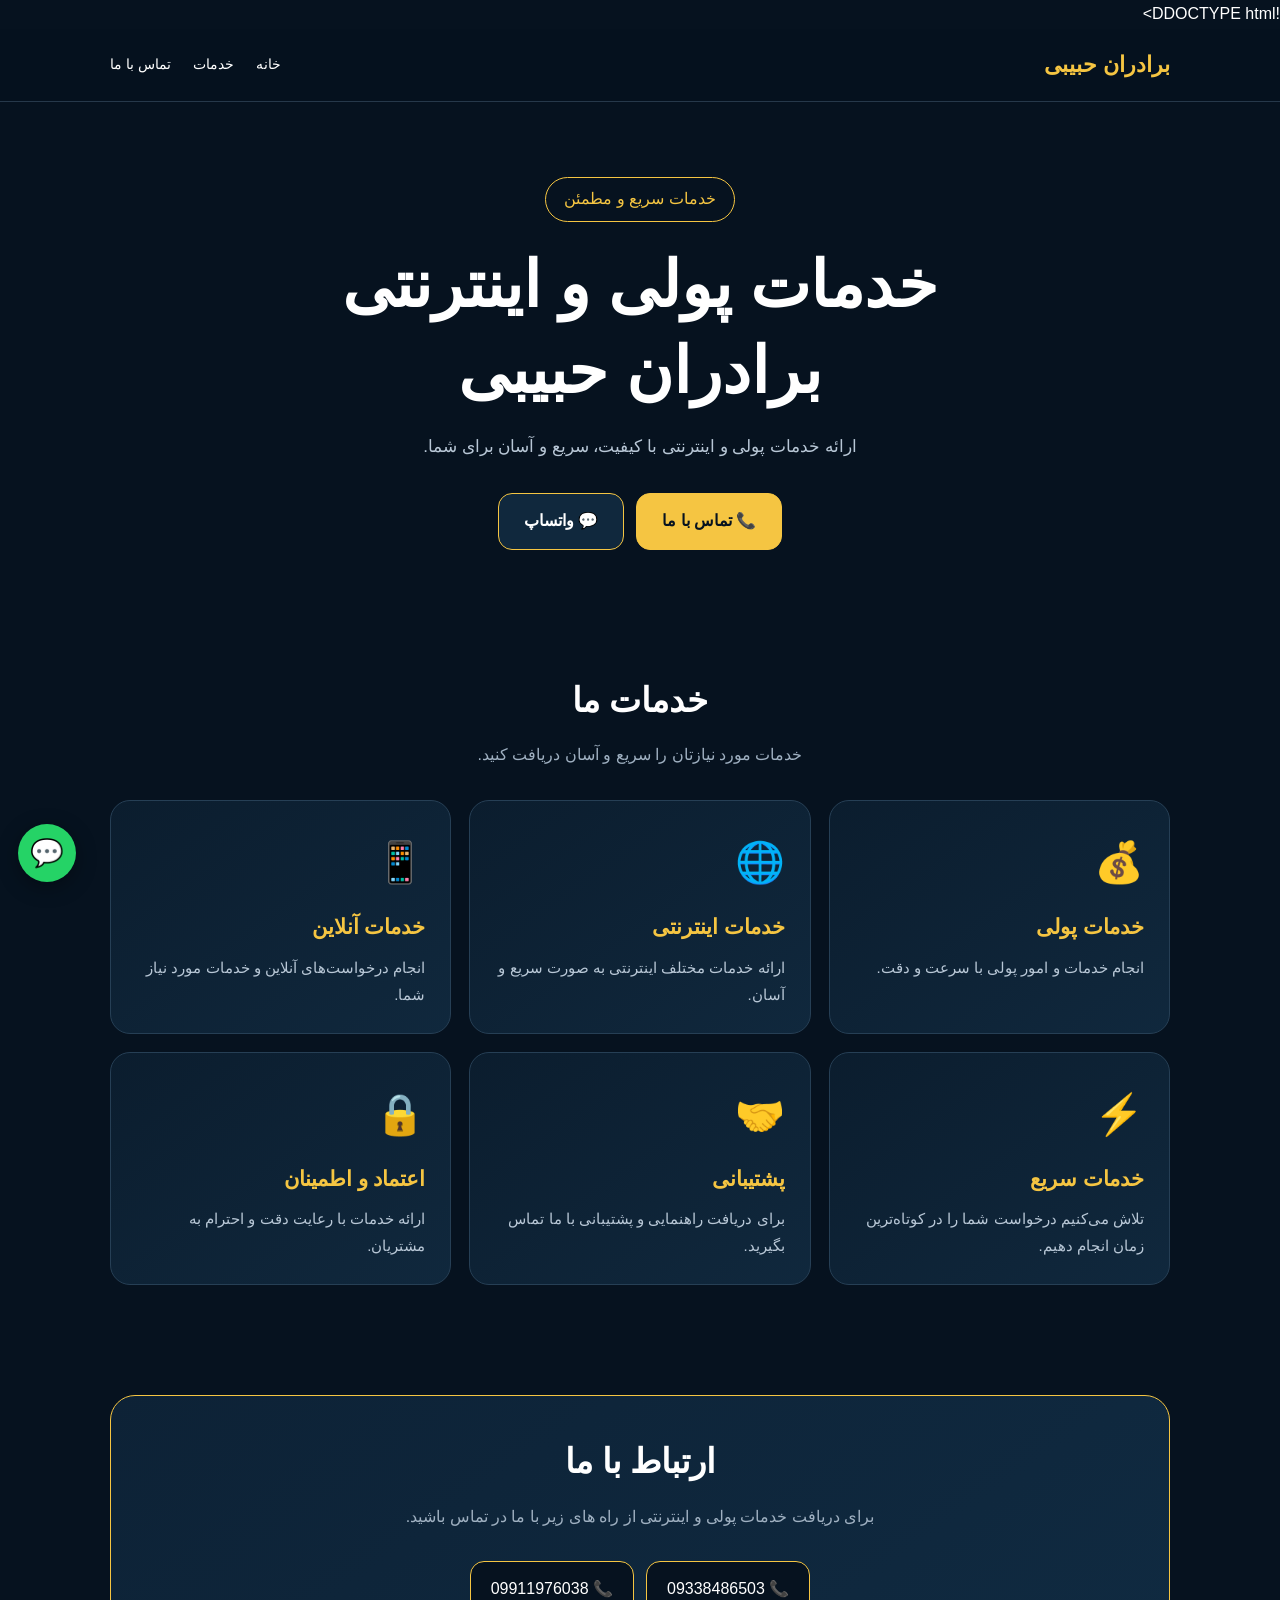
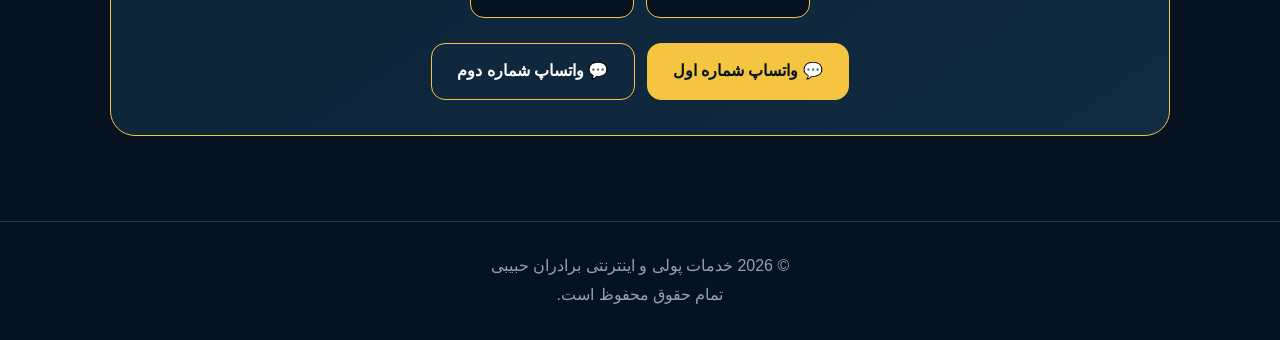
==== index.html @ eec96386 "Update index.html" ====
!DDOCTYPE html>
<html lang="fa" dir="rtl">
<head>
<meta charset="UTF-8">
<meta name="viewport" content="width=device-width, initial-scale=1.0">

<meta name="description" content="خدمات پولی و اینترنتی برادران حبیبی">

<title>خدمات پولی و اینترنتی | برادران حبیبی</title>

<style>
*{
  box-sizing:border-box;
  margin:0;
  padding:0;
}

html{
  scroll-behavior:smooth;
}

body{
  font-family:Tahoma,Arial,sans-serif;
  background:#06121f;
  color:#fff;
  line-height:1.8;
}

a{
  text-decoration:none;
  color:inherit;
}

header{
  position:sticky;
  top:0;
  z-index:1000;
  background:rgba(6,18,31,.96);
  border-bottom:1px solid #26384a;
  backdrop-filter:blur(10px);
}

nav{
  max-width:1100px;
  margin:auto;
  min-height:72px;
  padding:12px 20px;
  display:flex;
  align-items:center;
  justify-content:space-between;
}

.logo{
  color:#f5c542;
  font-size:22px;
  font-weight:bold;
}

.nav-links{
  display:flex;
  gap:22px;
  align-items:center;
}

.nav-links a{
  color:#fff;
  font-size:14px;
}

.nav-links a:hover{
  color:#f5c542;
}

.hero{
  max-width:1100px;
  margin:auto;
  padding:75px 20px 65px;
  text-align:center;
}

.badge{
  display:inline-block;
  border:1px solid #f5c542;
  color:#f5c542;
  border-radius:30px;
  padding:7px 18px;
  margin-bottom:20px;
}

h1{
  font-size:clamp(34px,7vw,64px);
  line-height:1.35;
  margin-bottom:18px;
}

.hero p{
  max-width:720px;
  margin:0 auto 30px;
  color:#b8c7d6;
  font-size:17px;
}

.buttons{
  display:flex;
  justify-content:center;
  flex-wrap:wrap;
  gap:12px;
}

.btn{
  display:inline-block;
  padding:13px 25px;
  border-radius:14px;
  font-weight:bold;
  border:1px solid #f5c542;
  transition:.2s;
}

.btn:hover{
  transform:translateY(-2px);
}

.primary{
  background:#f5c542;
  color:#06121f;
}

.secondary{
  background:#10283d;
  color:#fff;
}

section{
  max-width:1100px;
  margin:auto;
  padding:55px 20px;
}

.section-title{
  text-align:center;
  font-size:34px;
  margin-bottom:10px;
}

.section-text{
  text-align:center;
  color:#9fb0c1;
  margin-bottom:30px;
}

.services{
  display:grid;
  grid-template-columns:repeat(3,1fr);
  gap:18px;
}

.card{
  background:linear-gradient(145deg,#0b1d2e,#10283d);
  border:1px solid #263f55;
  border-radius:20px;
  padding:25px;
  transition:.25s;
}

.card:hover{
  transform:translateY(-5px);
  border-color:#f5c542;
}

.icon{
  font-size:40px;
  margin-bottom:10px;
}

.card h3{
  color:#f5c542;
  font-size:21px;
  margin-bottom:8px;
}

.card p{
  color:#b8c7d6;
  font-size:15px;
}

.contact-box{
  background:linear-gradient(145deg,#0d2236,#102b42);
  border:1px solid #f5c542;
  border-radius:25px;
  padding:35px 20px;
  text-align:center;
}

.phone-list{
  display:flex;
  justify-content:center;
  flex-wrap:wrap;
  gap:12px;
  margin-top:25px;
}

.phone{
  background:#06121f;
  border:1px solid #f5c542;
  border-radius:14px;
  padding:13px 20px;
  color:#fff;
}

.phone:hover{
  background:#f5c542;
  color:#06121f;
}

footer{
  border-top:1px solid #26384a;
  text-align:center;
  padding:30px 20px;
  color:#8fa2b5;
  margin-top:30px;
}

.whatsapp{
  position:fixed;
  left:18px;
  bottom:18px;
  width:58px;
  height:58px;
  border-radius:50%;
  background:#25d366;
  color:#fff;
  display:flex;
  align-items:center;
  justify-content:center;
  font-size:27px;
  box-shadow:0 5px 20px rgba(0,0,0,.35);
  z-index:2000;
}

@media(max-width:800px){
  .services{
    grid-template-columns:1fr 1fr;
  }

  .nav-links{
    display:none;
  }
}

@media(max-width:550px){
  .hero{
    padding-top:60px;
  }

  h1{
    font-size:38px;
  }

  .services{
    grid-template-columns:1fr;
  }

  .btn{
    width:100%;
  }

  .phone{
    width:100%;
  }
}
</style>
</head>

<body>

<header>
<nav>
  <div class="logo">برادران حبیبی</div>

  <div class="nav-links">
    <a href="#home">خانه</a>
    <a href="#services">خدمات</a>
    <a href="#contact">تماس با ما</a>
  </div>
</nav>
</header>

<main>

<section class="hero" id="home">

  <div class="badge">خدمات سریع و مطمئن</div>

  <h1>
    خدمات پولی و اینترنتی<br>
    برادران حبیبی
  </h1>

  <p>
    ارائه خدمات پولی و اینترنتی با کیفیت،
    سریع و آسان برای شما.
  </p>

  <div class="buttons">
    <a class="btn primary" href="tel:09338486503">
      📞 تماس با ما
    </a>

    <a class="btn secondary"
       href="https://wa.me/989338486503"
       target="_blank">
      💬 واتساپ
    </a>
  </div>

</section>


<section id="services">

  <h2 class="section-title">خدمات ما</h2>

  <p class="section-text">
    خدمات مورد نیازتان را سریع و آسان دریافت کنید.
  </p>

  <div class="services">

    <div class="card">
      <div class="icon">💰</div>
      <h3>خدمات پولی</h3>
      <p>
        انجام خدمات و امور پولی با سرعت و دقت.
      </p>
    </div>

    <div class="card">
      <div class="icon">🌐</div>
      <h3>خدمات اینترنتی</h3>
      <p>
        ارائه خدمات مختلف اینترنتی به صورت سریع و آسان.
      </p>
    </div>

    <div class="card">
      <div class="icon">📱</div>
      <h3>خدمات آنلاین</h3>
      <p>
        انجام درخواست‌های آنلاین و خدمات مورد نیاز شما.
      </p>
    </div>

    <div class="card">
      <div class="icon">⚡</div>
      <h3>خدمات سریع</h3>
      <p>
        تلاش می‌کنیم درخواست شما را در کوتاه‌ترین زمان انجام دهیم.
      </p>
    </div>

    <div class="card">
      <div class="icon">🤝</div>
      <h3>پشتیبانی</h3>
      <p>
        برای دریافت راهنمایی و پشتیبانی با ما تماس بگیرید.
      </p>
    </div>

    <div class="card">
      <div class="icon">🔒</div>
      <h3>اعتماد و اطمینان</h3>
      <p>
        ارائه خدمات با رعایت دقت و احترام به مشتریان.
      </p>
    </div>

  </div>
</section>


<section id="contact">

  <div class="contact-box">

    <h2 class="section-title">
      ارتباط  با ما
    </h2>

    <p class="section-text">
      برای دریافت خدمات پولی و اینترنتی از راه های زیر با ما در تماس باشید.
    </p>

    <div class="phone-list">

      <a class="phone" href="tel:09338486503">
        📞 09338486503
      </a>

      <a class="phone" href="tel:09911976038">
        📞 09911976038
      </a>

    </div>

    <div class="buttons" style="margin-top:25px;">

      <a class="btn primary"
         href="https://wa.me/989338486503"
         target="_blank">
        💬 واتساپ شماره اول
      </a>

      <a class="btn secondary"
         href="https://wa.me/989911976038"
         target="_blank">
        💬 واتساپ شماره دوم
      </a>

    </div>

  </div>

</section>

</main>


<a class="whatsapp"
   href="https://wa.me/989338486503"
   target="_blank"
   aria-label="واتساپ">
  💬
</a>


<footer>
  <p>© 2026 خدمات پولی و اینترنتی برادران حبیبی</p>
  <p>تمام حقوق محفوظ است.</p>
</footer>

</body>
</html>
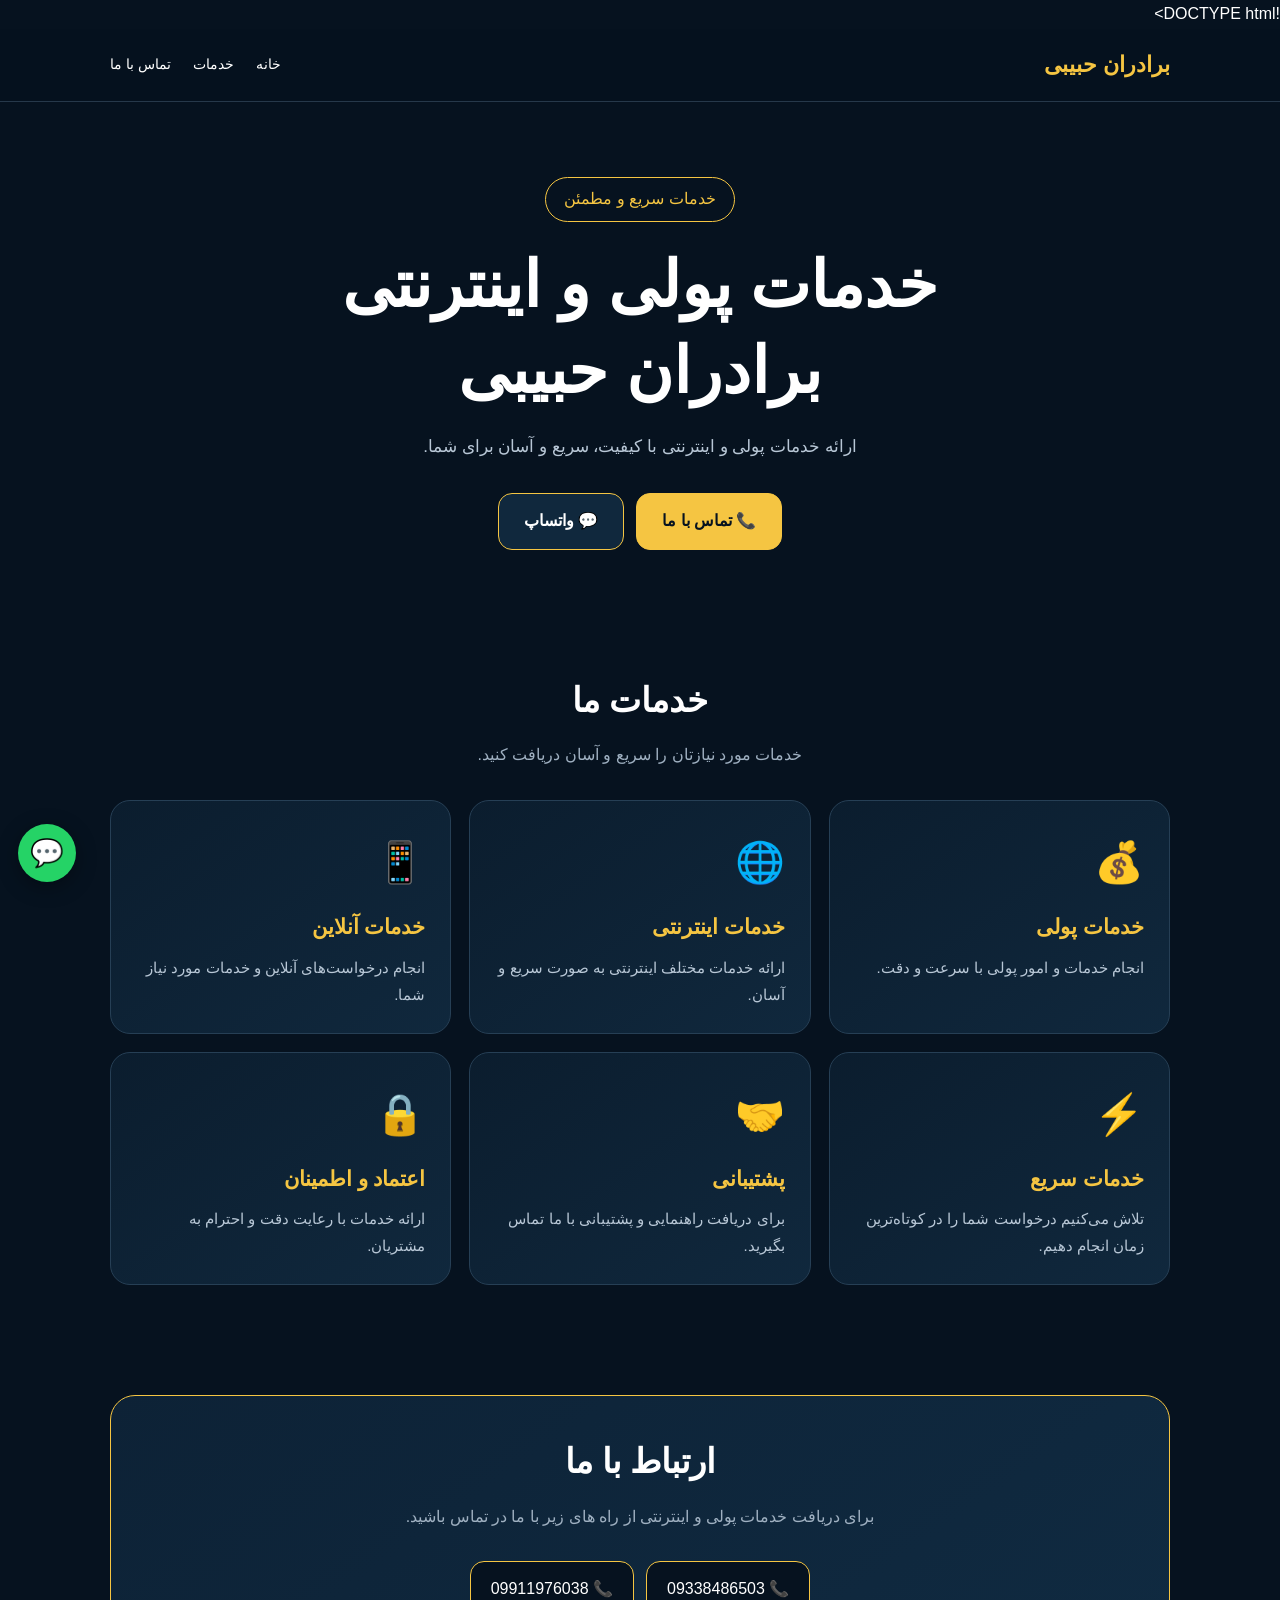
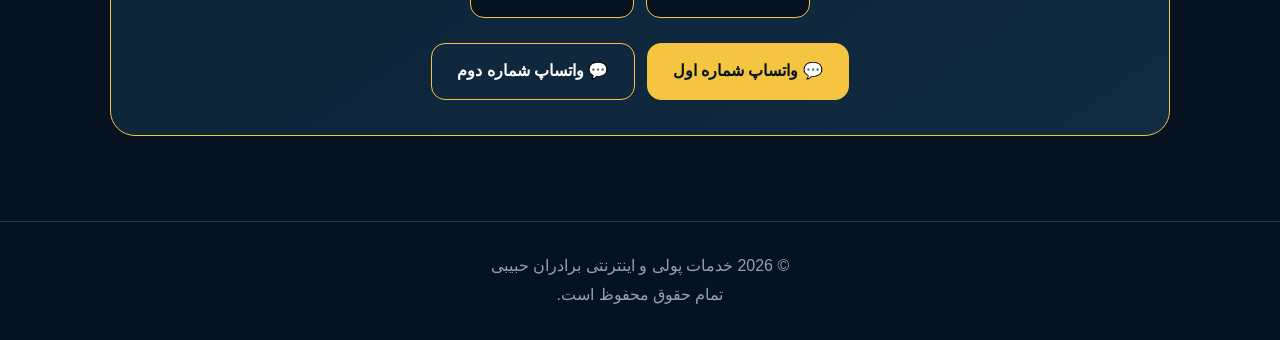
==== commit 6a55c010: "Update index.html" ====
--- a/index.html
+++ b/index.html
@@ -1,4 +1,4 @@
-!DDOCTYPE html>
+!DOCTYPE html>
 <html lang="fa" dir="rtl">
 <head>
 <meta charset="UTF-8">
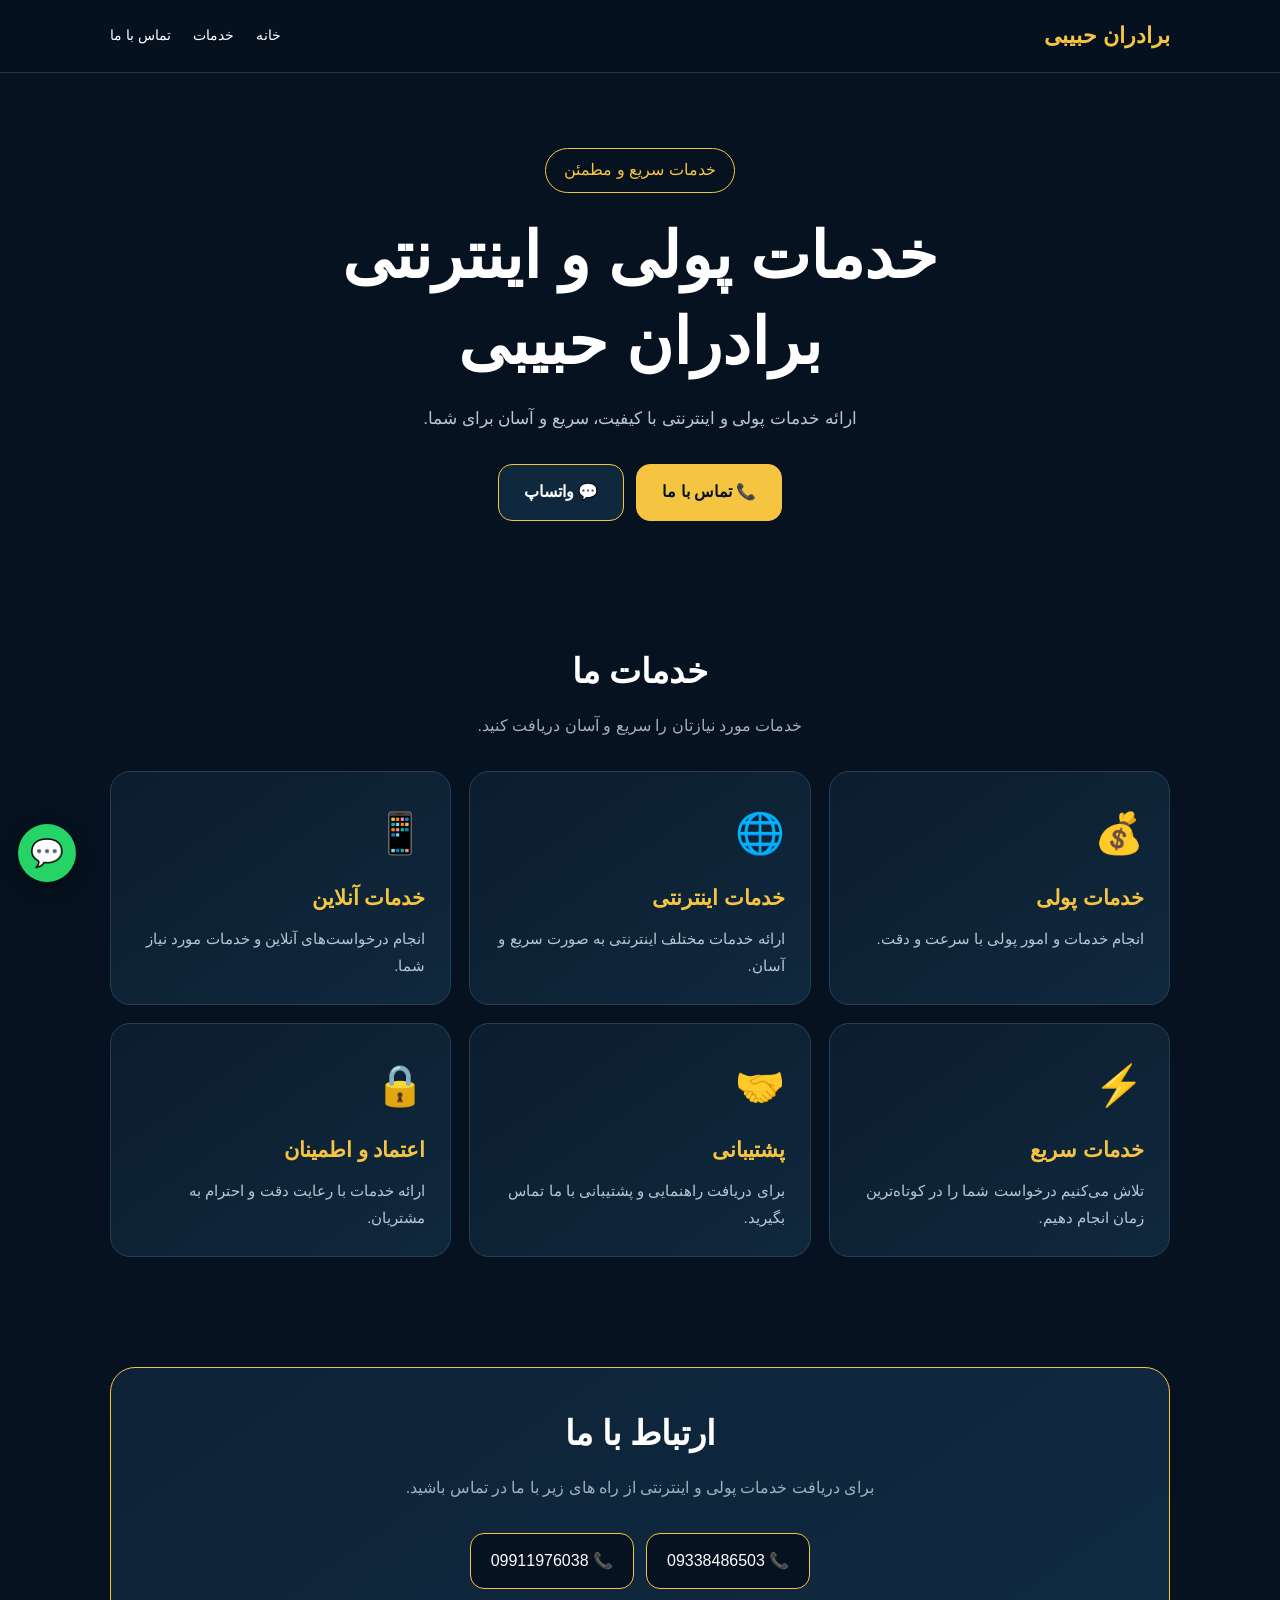
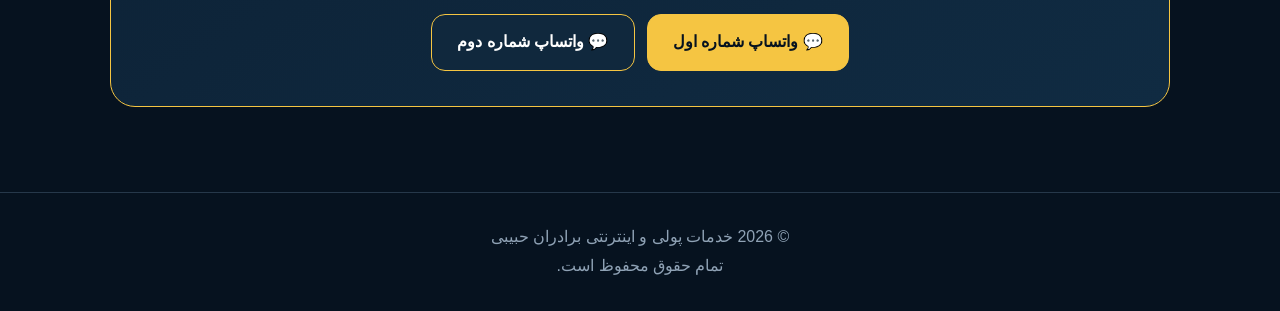
==== commit 4e967264: "Update index.html" ====
--- a/index.html
+++ b/index.html
@@ -1,4 +1,4 @@
-!DOCTYPE html>
+<!DOCTYPE html>
 <html lang="fa" dir="rtl">
 <head>
 <meta charset="UTF-8">
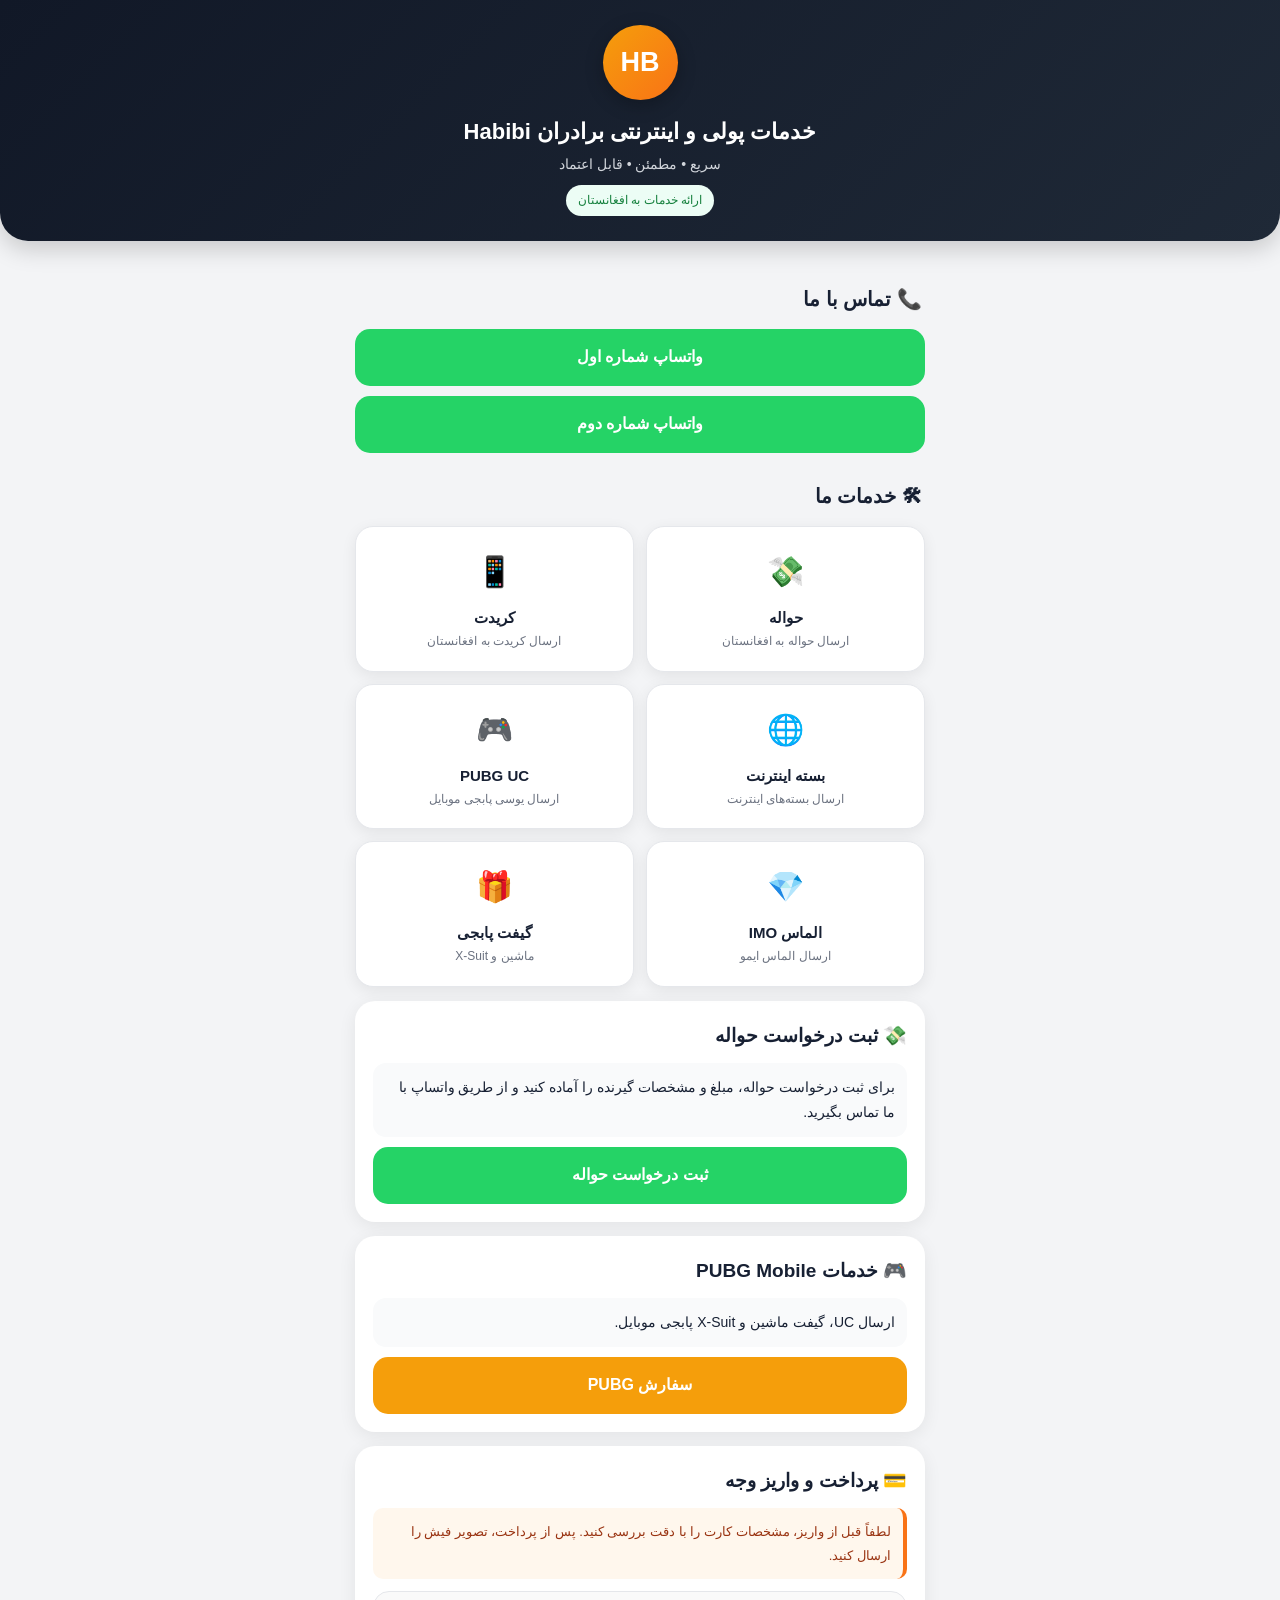
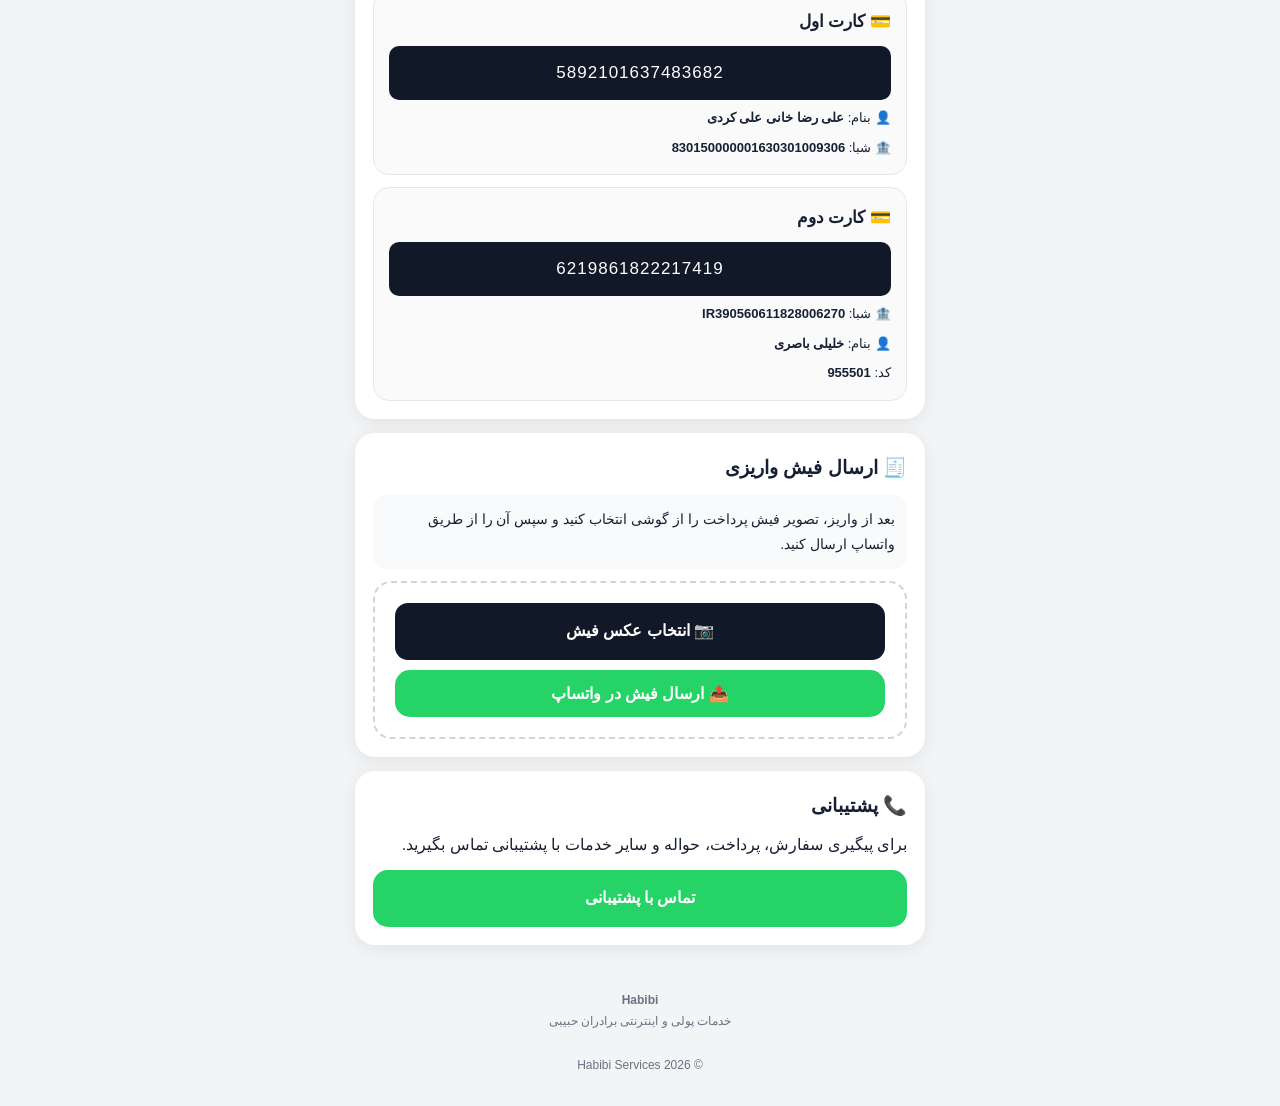
==== commit bb2643f2: "Update index.html" ====
--- a/index.html
+++ b/index.html
@@ -3,10 +3,10 @@
 <head>
 <meta charset="UTF-8">
 <meta name="viewport" content="width=device-width, initial-scale=1.0">
-
-<meta name="description" content="خدمات پولی و اینترنتی برادران حبیبی">
-
-<title>خدمات پولی و اینترنتی | برادران حبیبی</title>
+<meta name="theme-color" content="#111827">
+<meta name="description" content="خدمات پولی و اینترنتی برادران Habibi">
+
+<title>خدمات پولی و اینترنتی برادران Habibi</title>
 
 <style>
 *{
@@ -15,428 +15,537 @@
   padding:0;
 }
 
-html{
-  scroll-behavior:smooth;
-}
-
 body{
   font-family:Tahoma,Arial,sans-serif;
-  background:#06121f;
-  color:#fff;
+  background:#f3f4f6;
+  color:#172033;
   line-height:1.8;
 }
 
-a{
-  text-decoration:none;
-  color:inherit;
-}
-
-header{
-  position:sticky;
-  top:0;
-  z-index:1000;
-  background:rgba(6,18,31,.96);
-  border-bottom:1px solid #26384a;
-  backdrop-filter:blur(10px);
-}
-
-nav{
-  max-width:1100px;
+.container{
+  width:100%;
+  max-width:600px;
   margin:auto;
-  min-height:72px;
-  padding:12px 20px;
-  display:flex;
-  align-items:center;
-  justify-content:space-between;
+  padding:15px;
+}
+
+/* Header */
+.header{
+  background:linear-gradient(135deg,#111827,#1f2937);
+  color:white;
+  padding:25px 18px;
+  border-radius:0 0 28px 28px;
+  text-align:center;
+  box-shadow:0 8px 25px rgba(0,0,0,.18);
 }
 
 .logo{
-  color:#f5c542;
-  font-size:22px;
-  font-weight:bold;
-}
-
-.nav-links{
-  display:flex;
-  gap:22px;
-  align-items:center;
-}
-
-.nav-links a{
-  color:#fff;
-  font-size:14px;
-}
-
-.nav-links a:hover{
-  color:#f5c542;
-}
-
-.hero{
-  max-width:1100px;
+  width:75px;
+  height:75px;
   margin:auto;
-  padding:75px 20px 65px;
-  text-align:center;
-}
-
-.badge{
-  display:inline-block;
-  border:1px solid #f5c542;
-  color:#f5c542;
-  border-radius:30px;
-  padding:7px 18px;
-  margin-bottom:20px;
-}
-
-h1{
-  font-size:clamp(34px,7vw,64px);
-  line-height:1.35;
-  margin-bottom:18px;
-}
-
-.hero p{
-  max-width:720px;
-  margin:0 auto 30px;
-  color:#b8c7d6;
-  font-size:17px;
-}
-
-.buttons{
-  display:flex;
-  justify-content:center;
-  flex-wrap:wrap;
-  gap:12px;
-}
-
-.btn{
-  display:inline-block;
-  padding:13px 25px;
-  border-radius:14px;
-  font-weight:bold;
-  border:1px solid #f5c542;
-  transition:.2s;
-}
-
-.btn:hover{
-  transform:translateY(-2px);
-}
-
-.primary{
-  background:#f5c542;
-  color:#06121f;
-}
-
-.secondary{
-  background:#10283d;
-  color:#fff;
-}
-
-section{
-  max-width:1100px;
-  margin:auto;
-  padding:55px 20px;
-}
-
-.section-title{
-  text-align:center;
-  font-size:34px;
-  margin-bottom:10px;
-}
-
-.section-text{
-  text-align:center;
-  color:#9fb0c1;
-  margin-bottom:30px;
-}
-
-.services{
-  display:grid;
-  grid-template-columns:repeat(3,1fr);
-  gap:18px;
-}
-
-.card{
-  background:linear-gradient(145deg,#0b1d2e,#10283d);
-  border:1px solid #263f55;
-  border-radius:20px;
-  padding:25px;
-  transition:.25s;
-}
-
-.card:hover{
-  transform:translateY(-5px);
-  border-color:#f5c542;
-}
-
-.icon{
-  font-size:40px;
-  margin-bottom:10px;
-}
-
-.card h3{
-  color:#f5c542;
-  font-size:21px;
-  margin-bottom:8px;
-}
-
-.card p{
-  color:#b8c7d6;
-  font-size:15px;
-}
-
-.contact-box{
-  background:linear-gradient(145deg,#0d2236,#102b42);
-  border:1px solid #f5c542;
-  border-radius:25px;
-  padding:35px 20px;
-  text-align:center;
-}
-
-.phone-list{
-  display:flex;
-  justify-content:center;
-  flex-wrap:wrap;
-  gap:12px;
-  margin-top:25px;
-}
-
-.phone{
-  background:#06121f;
-  border:1px solid #f5c542;
-  border-radius:14px;
-  padding:13px 20px;
-  color:#fff;
-}
-
-.phone:hover{
-  background:#f5c542;
-  color:#06121f;
-}
-
-footer{
-  border-top:1px solid #26384a;
-  text-align:center;
-  padding:30px 20px;
-  color:#8fa2b5;
-  margin-top:30px;
-}
-
-.whatsapp{
-  position:fixed;
-  left:18px;
-  bottom:18px;
-  width:58px;
-  height:58px;
   border-radius:50%;
-  background:#25d366;
-  color:#fff;
   display:flex;
   align-items:center;
   justify-content:center;
+  background:linear-gradient(135deg,#f59e0b,#f97316);
+  color:white;
   font-size:27px;
-  box-shadow:0 5px 20px rgba(0,0,0,.35);
-  z-index:2000;
-}
-
-@media(max-width:800px){
-  .services{
-    grid-template-columns:1fr 1fr;
-  }
-
-  .nav-links{
-    display:none;
-  }
-}
-
-@media(max-width:550px){
-  .hero{
-    padding-top:60px;
-  }
-
-  h1{
-    font-size:38px;
-  }
-
-  .services{
-    grid-template-columns:1fr;
-  }
-
-  .btn{
-    width:100%;
-  }
-
-  .phone{
-    width:100%;
-  }
+  font-weight:bold;
+  box-shadow:0 5px 18px rgba(0,0,0,.25);
+}
+
+.header h1{
+  font-size:22px;
+  margin-top:12px;
+}
+
+.header p{
+  color:#d1d5db;
+  font-size:14px;
+}
+
+/* Buttons */
+.btn{
+  display:block;
+  width:100%;
+  border:0;
+  border-radius:15px;
+  padding:14px;
+  margin-top:10px;
+  font-size:16px;
+  font-weight:bold;
+  cursor:pointer;
+  text-align:center;
+  text-decoration:none;
+}
+
+.whatsapp{
+  background:#25D366;
+  color:white;
+}
+
+.primary{
+  background:#111827;
+  color:white;
+}
+
+.orange{
+  background:#f59e0b;
+  color:white;
+}
+
+/* Cards */
+.section-title{
+  font-size:20px;
+  margin:25px 3px 12px;
+}
+
+.services{
+  display:grid;
+  grid-template-columns:1fr 1fr;
+  gap:12px;
+}
+
+.service{
+  background:white;
+  border-radius:18px;
+  padding:18px 10px;
+  text-align:center;
+  box-shadow:0 4px 15px rgba(0,0,0,.07);
+  border:1px solid #e5e7eb;
+}
+
+.service .icon{
+  font-size:30px;
+  margin-bottom:5px;
+}
+
+.service h3{
+  font-size:15px;
+}
+
+.service p{
+  font-size:12px;
+  color:#6b7280;
+}
+
+/* Main cards */
+.box{
+  background:white;
+  padding:18px;
+  margin-top:14px;
+  border-radius:20px;
+  box-shadow:0 4px 18px rgba(0,0,0,.07);
+}
+
+.box h2{
+  font-size:19px;
+  margin-bottom:8px;
+}
+
+.info{
+  background:#f9fafb;
+  border-radius:13px;
+  padding:12px;
+  margin-top:10px;
+  font-size:14px;
+}
+
+/* Bank */
+.bank{
+  border:1px solid #e5e7eb;
+  background:#fafafa;
+  border-radius:16px;
+  padding:15px;
+  margin-top:12px;
+}
+
+.bank-title{
+  font-weight:bold;
+  font-size:17px;
+  margin-bottom:8px;
+}
+
+.bank-number{
+  direction:ltr;
+  text-align:center;
+  background:#111827;
+  color:white;
+  padding:12px 5px;
+  border-radius:10px;
+  font-size:17px;
+  letter-spacing:1px;
+  word-break:break-all;
+}
+
+.bank p{
+  font-size:13px;
+  margin-top:6px;
+}
+
+/* Receipt */
+.receipt{
+  border:2px dashed #d1d5db;
+  padding:20px;
+  text-align:center;
+  border-radius:18px;
+  margin-top:12px;
+}
+
+.file-label{
+  display:block;
+  background:#111827;
+  color:white;
+  padding:14px;
+  border-radius:13px;
+  cursor:pointer;
+  font-weight:bold;
+}
+
+#receipt{
+  display:none;
+}
+
+#fileName{
+  margin-top:10px;
+  font-size:13px;
+  color:#16a34a;
+}
+
+/* Footer */
+footer{
+  text-align:center;
+  color:#6b7280;
+  font-size:12px;
+  padding:30px 10px;
+}
+
+.badge{
+  display:inline-block;
+  background:#ecfdf5;
+  color:#15803d;
+  padding:5px 12px;
+  border-radius:30px;
+  font-size:12px;
+  margin-top:8px;
+}
+
+.notice{
+  background:#fff7ed;
+  color:#9a3412;
+  border-right:4px solid #f97316;
+  padding:12px;
+  border-radius:10px;
+  font-size:13px;
+  margin-top:10px;
+}
+
+hr{
+  border:0;
+  border-top:1px solid #e5e7eb;
+  margin:15px 0;
 }
 </style>
 </head>
 
 <body>
 
-<header>
-<nav>
-  <div class="logo">برادران حبیبی</div>
-
-  <div class="nav-links">
-    <a href="#home">خانه</a>
-    <a href="#services">خدمات</a>
-    <a href="#contact">تماس با ما</a>
+<header class="header">
+
+  <div class="logo">HB</div>
+
+  <h1>خدمات پولی و اینترنتی برادران Habibi</h1>
+
+  <p>سریع • مطمئن • قابل اعتماد</p>
+
+  <span class="badge">ارائه خدمات به افغانستان</span>
+
+</header>
+
+<div class="container">
+
+  <!-- تماس -->
+  <h2 class="section-title">📞 تماس با ما</h2>
+
+  <a class="btn whatsapp"
+     href="https://wa.me/989338486503"
+     target="_blank">
+     واتساپ شماره اول
+  </a>
+
+  <a class="btn whatsapp"
+     href="https://wa.me/989911976038"
+     target="_blank">
+     واتساپ شماره دوم
+  </a>
+
+
+  <!-- خدمات -->
+  <h2 class="section-title">🛠 خدمات ما</h2>
+
+  <div class="services">
+
+    <div class="service">
+      <div class="icon">💸</div>
+      <h3>حواله</h3>
+      <p>ارسال حواله به افغانستان</p>
+    </div>
+
+    <div class="service">
+      <div class="icon">📱</div>
+      <h3>کریدت</h3>
+      <p>ارسال کریدت به افغانستان</p>
+    </div>
+
+    <div class="service">
+      <div class="icon">🌐</div>
+      <h3>بسته اینترنت</h3>
+      <p>ارسال بسته‌های اینترنت</p>
+    </div>
+
+    <div class="service">
+      <div class="icon">🎮</div>
+      <h3>PUBG UC</h3>
+      <p>ارسال یوسی پابجی موبایل</p>
+    </div>
+
+    <div class="service">
+      <div class="icon">💎</div>
+      <h3>الماس IMO</h3>
+      <p>ارسال الماس ایمو</p>
+    </div>
+
+    <div class="service">
+      <div class="icon">🎁</div>
+      <h3>گیفت پابجی</h3>
+      <p>ماشین و X-Suit</p>
+    </div>
+
   </div>
-</nav>
-</header>
-
-<main>
-
-<section class="hero" id="home">
-
-  <div class="badge">خدمات سریع و مطمئن</div>
-
-  <h1>
-    خدمات پولی و اینترنتی<br>
-    برادران حبیبی
-  </h1>
-
-  <p>
-    ارائه خدمات پولی و اینترنتی با کیفیت،
-    سریع و آسان برای شما.
-  </p>
-
-  <div class="buttons">
-    <a class="btn primary" href="tel:09338486503">
-      📞 تماس با ما
+
+
+  <!-- حواله -->
+  <div class="box">
+
+    <h2>💸 ثبت درخواست حواله</h2>
+
+    <div class="info">
+      برای ثبت درخواست حواله، مبلغ و مشخصات گیرنده را آماده کنید و
+      از طریق واتساپ با ما تماس بگیرید.
+    </div>
+
+    <a class="btn whatsapp"
+       href="https://wa.me/989338486503?text=سلام،%20برای%20حواله%20می‌خواهم%20درخواست%20ثبت%20کنم."
+       target="_blank">
+       ثبت درخواست حواله
     </a>
 
-    <a class="btn secondary"
+  </div>
+
+
+  <!-- PUBG -->
+  <div class="box">
+
+    <h2>🎮 خدمات PUBG Mobile</h2>
+
+    <div class="info">
+      ارسال UC، گیفت ماشین و X-Suit پابجی موبایل.
+    </div>
+
+    <a class="btn orange"
+       href="https://wa.me/989338486503?text=سلام،%20برای%20خدمات%20PUBG%20Mobile%20می‌خواهم%20درخواست%20ثبت%20کنم."
+       target="_blank">
+       سفارش PUBG
+    </a>
+
+  </div>
+
+
+  <!-- پرداخت -->
+  <div class="box">
+
+    <h2>💳 پرداخت و واریز وجه</h2>
+
+    <div class="notice">
+      لطفاً قبل از واریز، مشخصات کارت را با دقت بررسی کنید.
+      پس از پرداخت، تصویر فیش را ارسال کنید.
+    </div>
+
+
+    <!-- کارت اول -->
+    <div class="bank">
+
+      <div class="bank-title">💳 کارت اول</div>
+
+      <div class="bank-number">
+        5892101637483682
+      </div>
+
+      <p>
+        👤 بنام:
+        <strong>علی رضا خانی علی کردی</strong>
+      </p>
+
+      <p>
+        🏦 شبا:
+        <strong>830150000001630301009306</strong>
+      </p>
+
+    </div>
+
+
+    <!-- کارت دوم -->
+    <div class="bank">
+
+      <div class="bank-title">💳 کارت دوم</div>
+
+      <div class="bank-number">
+        6219861822217419
+      </div>
+
+      <p>
+        🏦 شبا:
+        <strong>IR390560611828006270</strong>
+      </p>
+
+      <p>
+        👤 بنام:
+        <strong>خلیلی باصری</strong>
+      </p>
+
+      <p>
+        کد:
+        <strong>955501</strong>
+      </p>
+
+    </div>
+
+  </div>
+
+
+  <!-- ارسال فیش -->
+  <div class="box">
+
+    <h2>🧾 ارسال فیش واریزی</h2>
+
+    <div class="info">
+      بعد از واریز، تصویر فیش پرداخت را از گوشی انتخاب کنید
+      و سپس آن را از طریق واتساپ ارسال کنید.
+    </div>
+
+    <div class="receipt">
+
+      <label class="file-label" for="receipt">
+        📷 انتخاب عکس فیش
+      </label>
+
+      <input
+        id="receipt"
+        type="file"
+        accept="image/*"
+        onchange="showFileName(this)"
+      >
+
+      <div id="fileName"></div>
+
+      <button
+        class="btn whatsapp"
+        onclick="sendReceipt()">
+        📤 ارسال فیش در واتساپ
+      </button>
+
+    </div>
+
+  </div>
+
+
+  <!-- تماس -->
+  <div class="box">
+
+    <h2>📞 پشتیبانی</h2>
+
+    <p>
+      برای پیگیری سفارش، پرداخت، حواله و سایر خدمات
+      با پشتیبانی تماس بگیرید.
+    </p>
+
+    <a class="btn whatsapp"
        href="https://wa.me/989338486503"
        target="_blank">
-      💬 واتساپ
+       تماس با پشتیبانی
     </a>
+
   </div>
 
-</section>
-
-
-<section id="services">
-
-  <h2 class="section-title">خدمات ما</h2>
-
-  <p class="section-text">
-    خدمات مورد نیازتان را سریع و آسان دریافت کنید.
-  </p>
-
-  <div class="services">
-
-    <div class="card">
-      <div class="icon">💰</div>
-      <h3>خدمات پولی</h3>
-      <p>
-        انجام خدمات و امور پولی با سرعت و دقت.
-      </p>
-    </div>
-
-    <div class="card">
-      <div class="icon">🌐</div>
-      <h3>خدمات اینترنتی</h3>
-      <p>
-        ارائه خدمات مختلف اینترنتی به صورت سریع و آسان.
-      </p>
-    </div>
-
-    <div class="card">
-      <div class="icon">📱</div>
-      <h3>خدمات آنلاین</h3>
-      <p>
-        انجام درخواست‌های آنلاین و خدمات مورد نیاز شما.
-      </p>
-    </div>
-
-    <div class="card">
-      <div class="icon">⚡</div>
-      <h3>خدمات سریع</h3>
-      <p>
-        تلاش می‌کنیم درخواست شما را در کوتاه‌ترین زمان انجام دهیم.
-      </p>
-    </div>
-
-    <div class="card">
-      <div class="icon">🤝</div>
-      <h3>پشتیبانی</h3>
-      <p>
-        برای دریافت راهنمایی و پشتیبانی با ما تماس بگیرید.
-      </p>
-    </div>
-
-    <div class="card">
-      <div class="icon">🔒</div>
-      <h3>اعتماد و اطمینان</h3>
-      <p>
-        ارائه خدمات با رعایت دقت و احترام به مشتریان.
-      </p>
-    </div>
-
-  </div>
-</section>
-
-
-<section id="contact">
-
-  <div class="contact-box">
-
-    <h2 class="section-title">
-      ارتباط  با ما
-    </h2>
-
-    <p class="section-text">
-      برای دریافت خدمات پولی و اینترنتی از راه های زیر با ما در تماس باشید.
-    </p>
-
-    <div class="phone-list">
-
-      <a class="phone" href="tel:09338486503">
-        📞 09338486503
-      </a>
-
-      <a class="phone" href="tel:09911976038">
-        📞 09911976038
-      </a>
-
-    </div>
-
-    <div class="buttons" style="margin-top:25px;">
-
-      <a class="btn primary"
-         href="https://wa.me/989338486503"
-         target="_blank">
-        💬 واتساپ شماره اول
-      </a>
-
-      <a class="btn secondary"
-         href="https://wa.me/989911976038"
-         target="_blank">
-        💬 واتساپ شماره دوم
-      </a>
-
-    </div>
-
-  </div>
-
-</section>
-
-</main>
-
-
-<a class="whatsapp"
-   href="https://wa.me/989338486503"
-   target="_blank"
-   aria-label="واتساپ">
-  💬
-</a>
+</div>
 
 
 <footer>
-  <p>© 2026 خدمات پولی و اینترنتی برادران حبیبی</p>
-  <p>تمام حقوق محفوظ است.</p>
+
+  <strong>Habibi</strong>
+
+  <br>
+
+  خدمات پولی و اینترنتی برادران حبیبی
+
+  <br><br>
+
+  © 2026 Habibi Services
+
 </footer>
+
+
+<script>
+
+let selectedFile = null;
+
+function showFileName(input){
+
+  if(input.files && input.files.length > 0){
+
+    selectedFile = input.files[0];
+
+    document.getElementById("fileName").innerText =
+      "✅ فیش انتخاب شد: " + selectedFile.name;
+
+  }
+
+}
+
+
+async function sendReceipt(){
+
+  if(!selectedFile){
+
+    alert("لطفاً ابتدا عکس فیش واریزی را انتخاب کنید.");
+
+    return;
+  }
+
+  const phone = "989338486503";
+
+  const message =
+    "سلام، فیش واریزی خود را برای بررسی ارسال می‌کنم.";
+
+  /*
+    واتساپ امکان انتقال مستقیم فایل انتخاب‌شده
+    به لینک wa.me را در همه مرورگرها نمی‌دهد.
+    بنابراین ابتدا واتساپ باز می‌شود.
+  */
+
+  const whatsappUrl =
+    "https://wa.me/" + phone +
+    "?text=" + encodeURIComponent(message);
+
+  window.open(whatsappUrl, "_blank");
+
+  alert(
+    "واتساپ باز شد. لطفاً عکس فیش انتخاب‌شده را نیز در همان چت ارسال کنید."
+  );
+
+}
+
+</script>
 
 </body>
 </html>
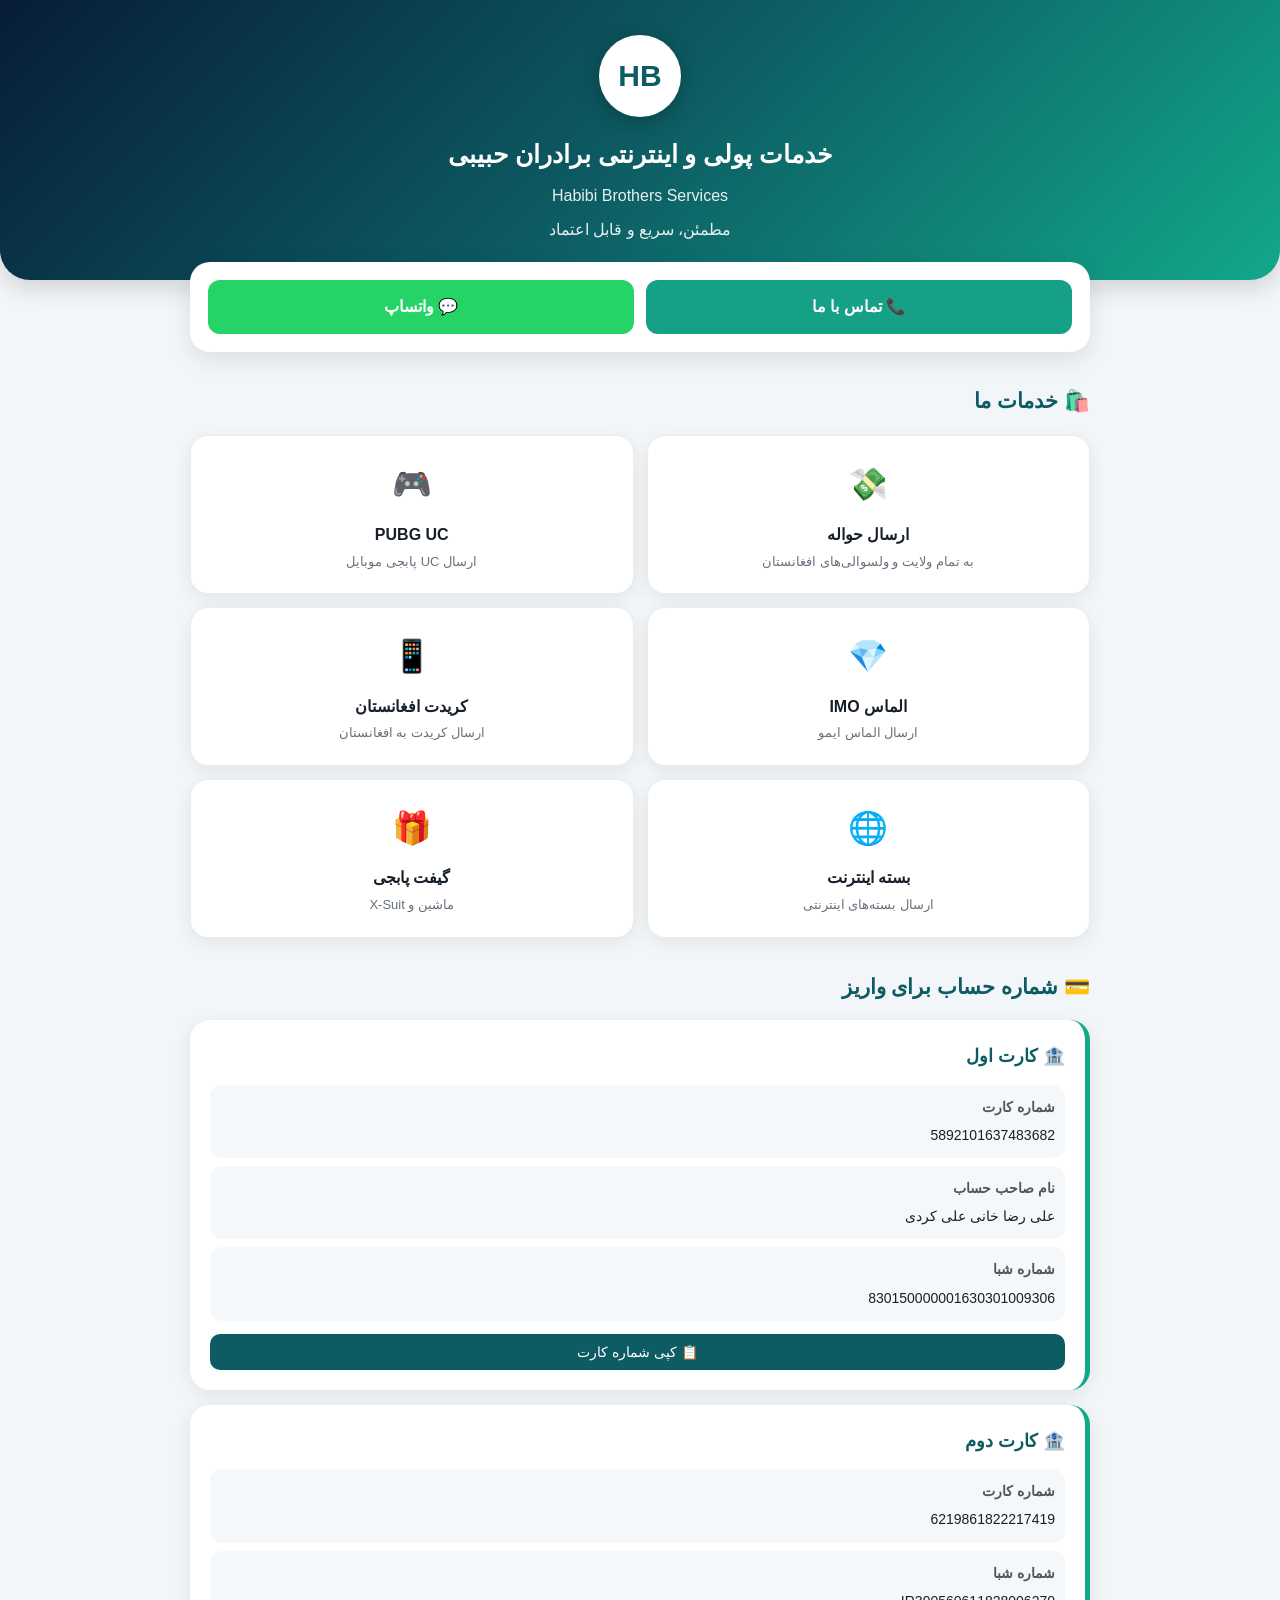
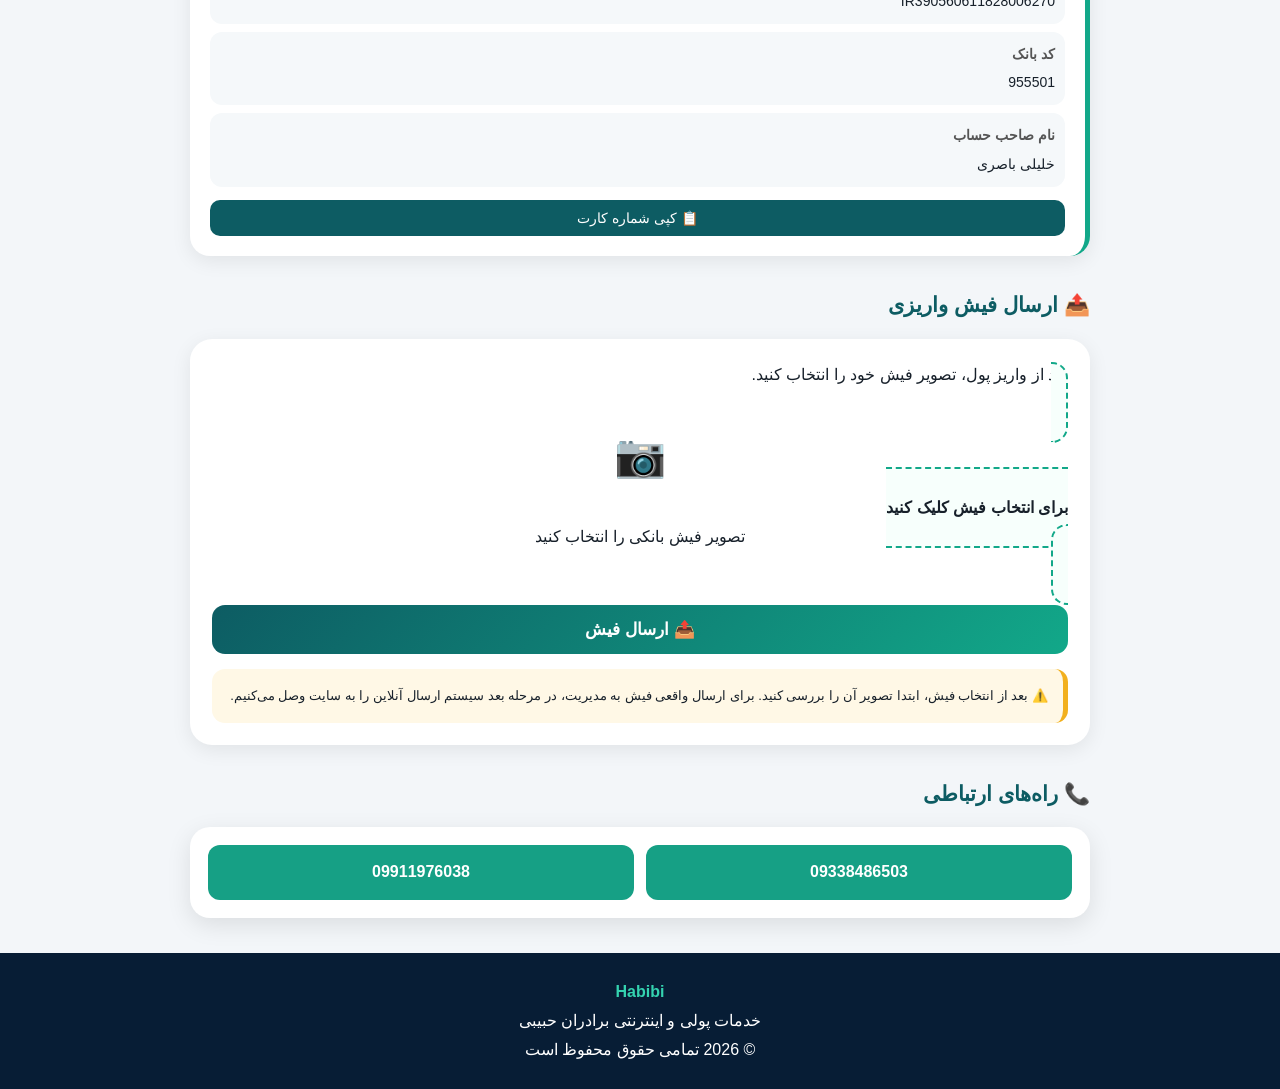
==== commit 767498fb: "Update index.html" ====
--- a/index.html
+++ b/index.html
@@ -3,545 +3,602 @@
 <head>
 <meta charset="UTF-8">
 <meta name="viewport" content="width=device-width, initial-scale=1.0">
-<meta name="theme-color" content="#111827">
-<meta name="description" content="خدمات پولی و اینترنتی برادران Habibi">
-
-<title>خدمات پولی و اینترنتی برادران Habibi</title>
+
+<meta name="description" content="خدمات پولی و اینترنتی برادران حبیبی">
+
+<title>خدمات پولی و اینترنتی برادران حبیبی</title>
 
 <style>
 *{
-  box-sizing:border-box;
-  margin:0;
-  padding:0;
+    box-sizing:border-box;
+    margin:0;
+    padding:0;
 }
 
 body{
-  font-family:Tahoma,Arial,sans-serif;
-  background:#f3f4f6;
-  color:#172033;
-  line-height:1.8;
+    font-family:Tahoma,Arial,sans-serif;
+    background:#f3f6f9;
+    color:#17202a;
+    line-height:1.8;
 }
 
 .container{
-  width:100%;
-  max-width:600px;
-  margin:auto;
-  padding:15px;
-}
-
-/* Header */
-.header{
-  background:linear-gradient(135deg,#111827,#1f2937);
-  color:white;
-  padding:25px 18px;
-  border-radius:0 0 28px 28px;
-  text-align:center;
-  box-shadow:0 8px 25px rgba(0,0,0,.18);
+    width:94%;
+    max-width:900px;
+    margin:auto;
+}
+
+/* HEADER */
+
+header{
+    background:linear-gradient(135deg,#071d35,#0d5c63,#12a889);
+    color:white;
+    padding:35px 15px;
+    text-align:center;
+    border-radius:0 0 30px 30px;
+    box-shadow:0 8px 25px rgba(0,0,0,.15);
 }
 
 .logo{
-  width:75px;
-  height:75px;
-  margin:auto;
-  border-radius:50%;
-  display:flex;
-  align-items:center;
-  justify-content:center;
-  background:linear-gradient(135deg,#f59e0b,#f97316);
-  color:white;
-  font-size:27px;
-  font-weight:bold;
-  box-shadow:0 5px 18px rgba(0,0,0,.25);
-}
-
-.header h1{
-  font-size:22px;
-  margin-top:12px;
-}
-
-.header p{
-  color:#d1d5db;
-  font-size:14px;
-}
-
-/* Buttons */
-.btn{
-  display:block;
-  width:100%;
-  border:0;
-  border-radius:15px;
-  padding:14px;
-  margin-top:10px;
-  font-size:16px;
-  font-weight:bold;
-  cursor:pointer;
-  text-align:center;
-  text-decoration:none;
+    width:82px;
+    height:82px;
+    border-radius:50%;
+    margin:auto;
+    background:white;
+    color:#0d5c63;
+    display:flex;
+    align-items:center;
+    justify-content:center;
+    font-size:30px;
+    font-weight:bold;
+    box-shadow:0 5px 20px rgba(0,0,0,.25);
+}
+
+header h1{
+    margin-top:15px;
+    font-size:25px;
+}
+
+header p{
+    margin-top:5px;
+    opacity:.9;
+}
+
+/* CONTACT */
+
+.contact-box{
+    margin-top:-18px;
+    position:relative;
+}
+
+.contact{
+    background:white;
+    border-radius:20px;
+    padding:18px;
+    box-shadow:0 7px 25px rgba(0,0,0,.10);
+    display:grid;
+    grid-template-columns:1fr 1fr;
+    gap:12px;
+}
+
+.contact a{
+    text-decoration:none;
+    text-align:center;
+    padding:13px;
+    border-radius:12px;
+    color:white;
+    font-weight:bold;
+}
+
+.call{
+    background:#16a085;
 }
 
 .whatsapp{
-  background:#25D366;
-  color:white;
-}
-
-.primary{
-  background:#111827;
-  color:white;
-}
-
-.orange{
-  background:#f59e0b;
-  color:white;
-}
-
-/* Cards */
+    background:#25d366;
+}
+
+/* TITLE */
+
 .section-title{
-  font-size:20px;
-  margin:25px 3px 12px;
-}
+    margin:30px 0 15px;
+    font-size:21px;
+    font-weight:bold;
+    color:#0d5c63;
+}
+
+/* SERVICES */
 
 .services{
-  display:grid;
-  grid-template-columns:1fr 1fr;
-  gap:12px;
+    display:grid;
+    grid-template-columns:1fr 1fr;
+    gap:13px;
 }
 
 .service{
-  background:white;
-  border-radius:18px;
-  padding:18px 10px;
-  text-align:center;
-  box-shadow:0 4px 15px rgba(0,0,0,.07);
-  border:1px solid #e5e7eb;
+    background:white;
+    padding:20px 12px;
+    text-align:center;
+    border-radius:18px;
+    box-shadow:0 5px 18px rgba(0,0,0,.07);
+    border:1px solid #e7ecef;
 }
 
 .service .icon{
-  font-size:30px;
-  margin-bottom:5px;
+    font-size:32px;
 }
 
 .service h3{
-  font-size:15px;
+    font-size:16px;
+    margin-top:7px;
 }
 
 .service p{
-  font-size:12px;
-  color:#6b7280;
-}
-
-/* Main cards */
-.box{
-  background:white;
-  padding:18px;
-  margin-top:14px;
-  border-radius:20px;
-  box-shadow:0 4px 18px rgba(0,0,0,.07);
-}
-
-.box h2{
-  font-size:19px;
-  margin-bottom:8px;
+    font-size:13px;
+    color:#68727d;
+}
+
+/* BANK */
+
+.bank-card{
+    background:white;
+    margin-bottom:15px;
+    padding:20px;
+    border-radius:20px;
+    box-shadow:0 5px 20px rgba(0,0,0,.08);
+    border-right:5px solid #12a889;
+}
+
+.bank-title{
+    font-size:18px;
+    font-weight:bold;
+    color:#0d5c63;
+    margin-bottom:12px;
 }
 
 .info{
-  background:#f9fafb;
-  border-radius:13px;
-  padding:12px;
-  margin-top:10px;
-  font-size:14px;
-}
-
-/* Bank */
-.bank{
-  border:1px solid #e5e7eb;
-  background:#fafafa;
-  border-radius:16px;
-  padding:15px;
-  margin-top:12px;
-}
-
-.bank-title{
-  font-weight:bold;
-  font-size:17px;
-  margin-bottom:8px;
-}
-
-.bank-number{
-  direction:ltr;
-  text-align:center;
-  background:#111827;
-  color:white;
-  padding:12px 5px;
-  border-radius:10px;
-  font-size:17px;
-  letter-spacing:1px;
-  word-break:break-all;
-}
-
-.bank p{
-  font-size:13px;
-  margin-top:6px;
-}
-
-/* Receipt */
+    background:#f5f8fa;
+    border-radius:12px;
+    padding:10px;
+    margin:8px 0;
+    font-size:14px;
+    word-break:break-all;
+}
+
+.info strong{
+    display:block;
+    color:#555;
+    margin-bottom:3px;
+}
+
+/* COPY BUTTON */
+
+.copy-btn{
+    width:100%;
+    border:0;
+    background:#0d5c63;
+    color:white;
+    padding:10px;
+    border-radius:10px;
+    margin-top:5px;
+    cursor:pointer;
+    font-size:14px;
+}
+
+/* RECEIPT */
+
 .receipt{
-  border:2px dashed #d1d5db;
-  padding:20px;
-  text-align:center;
-  border-radius:18px;
-  margin-top:12px;
-}
-
-.file-label{
-  display:block;
-  background:#111827;
-  color:white;
-  padding:14px;
-  border-radius:13px;
-  cursor:pointer;
-  font-weight:bold;
-}
-
-#receipt{
-  display:none;
-}
-
-#fileName{
-  margin-top:10px;
-  font-size:13px;
-  color:#16a34a;
-}
-
-/* Footer */
+    background:white;
+    border-radius:22px;
+    padding:22px;
+    box-shadow:0 5px 20px rgba(0,0,0,.08);
+}
+
+.upload{
+    border:2px dashed #12a889;
+    border-radius:16px;
+    padding:30px 15px;
+    text-align:center;
+    cursor:pointer;
+    background:#f7fffc;
+}
+
+.upload input{
+    display:none;
+}
+
+.upload-icon{
+    font-size:42px;
+}
+
+#preview{
+    max-width:100%;
+    margin-top:18px;
+    border-radius:15px;
+    display:none;
+}
+
+.file-name{
+    margin-top:10px;
+    color:#555;
+    font-size:14px;
+}
+
+.send-btn{
+    width:100%;
+    border:0;
+    margin-top:15px;
+    padding:14px;
+    border-radius:13px;
+    background:linear-gradient(135deg,#0d5c63,#12a889);
+    color:white;
+    font-size:17px;
+    font-weight:bold;
+    cursor:pointer;
+}
+
+/* NOTICE */
+
+.notice{
+    background:#fff8e6;
+    border-right:5px solid #f2b01e;
+    padding:15px;
+    border-radius:13px;
+    margin-top:15px;
+    font-size:13px;
+}
+
+/* FOOTER */
+
 footer{
-  text-align:center;
-  color:#6b7280;
-  font-size:12px;
-  padding:30px 10px;
-}
-
-.badge{
-  display:inline-block;
-  background:#ecfdf5;
-  color:#15803d;
-  padding:5px 12px;
-  border-radius:30px;
-  font-size:12px;
-  margin-top:8px;
-}
-
-.notice{
-  background:#fff7ed;
-  color:#9a3412;
-  border-right:4px solid #f97316;
-  padding:12px;
-  border-radius:10px;
-  font-size:13px;
-  margin-top:10px;
-}
-
-hr{
-  border:0;
-  border-top:1px solid #e5e7eb;
-  margin:15px 0;
+    margin-top:35px;
+    background:#071d35;
+    color:white;
+    text-align:center;
+    padding:25px 15px;
+}
+
+footer strong{
+    color:#34d3b0;
+}
+
+@media(max-width:600px){
+
+    header h1{
+        font-size:21px;
+    }
+
+    .services{
+        grid-template-columns:1fr 1fr;
+    }
+
+    .contact{
+        grid-template-columns:1fr 1fr;
+    }
 }
 </style>
 </head>
 
 <body>
 
-<header class="header">
-
-  <div class="logo">HB</div>
-
-  <h1>خدمات پولی و اینترنتی برادران Habibi</h1>
-
-  <p>سریع • مطمئن • قابل اعتماد</p>
-
-  <span class="badge">ارائه خدمات به افغانستان</span>
+<header>
+
+    <div class="logo">HB</div>
+
+    <h1>خدمات پولی و اینترنتی برادران حبیبی</h1>
+
+    <p>Habibi Brothers Services</p>
+
+    <p>مطمئن، سریع و قابل اعتماد</p>
 
 </header>
 
+
 <div class="container">
 
-  <!-- تماس -->
-  <h2 class="section-title">📞 تماس با ما</h2>
-
-  <a class="btn whatsapp"
-     href="https://wa.me/989338486503"
-     target="_blank">
-     واتساپ شماره اول
-  </a>
-
-  <a class="btn whatsapp"
-     href="https://wa.me/989911976038"
-     target="_blank">
-     واتساپ شماره دوم
-  </a>
-
-
-  <!-- خدمات -->
-  <h2 class="section-title">🛠 خدمات ما</h2>
-
-  <div class="services">
-
-    <div class="service">
-      <div class="icon">💸</div>
-      <h3>حواله</h3>
-      <p>ارسال حواله به افغانستان</p>
+    <!-- CONTACT -->
+
+    <div class="contact-box">
+
+        <div class="contact">
+
+            <a class="call" href="tel:09338486503">
+                📞 تماس با ما
+            </a>
+
+            <a class="whatsapp"
+               href="https://wa.me/989338486503"
+               target="_blank">
+                💬 واتساپ
+            </a>
+
+        </div>
+
     </div>
 
-    <div class="service">
-      <div class="icon">📱</div>
-      <h3>کریدت</h3>
-      <p>ارسال کریدت به افغانستان</p>
+
+    <!-- SERVICES -->
+
+    <h2 class="section-title">
+        🛍️ خدمات ما
+    </h2>
+
+    <div class="services">
+
+        <div class="service">
+            <div class="icon">💸</div>
+            <h3>ارسال حواله</h3>
+            <p>به تمام ولایت و ولسوالی‌های افغانستان</p>
+        </div>
+
+        <div class="service">
+            <div class="icon">🎮</div>
+            <h3>PUBG UC</h3>
+            <p>ارسال UC پابجی موبایل</p>
+        </div>
+
+        <div class="service">
+            <div class="icon">💎</div>
+            <h3>الماس IMO</h3>
+            <p>ارسال الماس ایمو</p>
+        </div>
+
+        <div class="service">
+            <div class="icon">📱</div>
+            <h3>کریدت افغانستان</h3>
+            <p>ارسال کریدت به افغانستان</p>
+        </div>
+
+        <div class="service">
+            <div class="icon">🌐</div>
+            <h3>بسته اینترنت</h3>
+            <p>ارسال بسته‌های اینترنتی</p>
+        </div>
+
+        <div class="service">
+            <div class="icon">🎁</div>
+            <h3>گیفت پابجی</h3>
+            <p>ماشین و X-Suit</p>
+        </div>
+
     </div>
 
-    <div class="service">
-      <div class="icon">🌐</div>
-      <h3>بسته اینترنت</h3>
-      <p>ارسال بسته‌های اینترنت</p>
+
+    <!-- BANK -->
+
+    <h2 class="section-title">
+        💳 شماره حساب برای واریز
+    </h2>
+
+
+    <div class="bank-card">
+
+        <div class="bank-title">
+            🏦 کارت اول
+        </div>
+
+        <div class="info">
+            <strong>شماره کارت</strong>
+            5892101637483682
+        </div>
+
+        <div class="info">
+            <strong>نام صاحب حساب</strong>
+            علی رضا خانی علی کردی
+        </div>
+
+        <div class="info">
+            <strong>شماره شبا</strong>
+            830150000001630301009306
+        </div>
+
+        <button class="copy-btn"
+                onclick="copyText('5892101637483682')">
+            📋 کپی شماره کارت
+        </button>
+
     </div>
 
-    <div class="service">
-      <div class="icon">🎮</div>
-      <h3>PUBG UC</h3>
-      <p>ارسال یوسی پابجی موبایل</p>
+
+    <div class="bank-card">
+
+        <div class="bank-title">
+            🏦 کارت دوم
+        </div>
+
+        <div class="info">
+            <strong>شماره کارت</strong>
+            6219861822217419
+        </div>
+
+        <div class="info">
+            <strong>شماره شبا</strong>
+            IR390560611828006270
+        </div>
+
+        <div class="info">
+            <strong>کد بانک</strong>
+            955501
+        </div>
+
+        <div class="info">
+            <strong>نام صاحب حساب</strong>
+            خلیلی باصری
+        </div>
+
+        <button class="copy-btn"
+                onclick="copyText('6219861822217419')">
+            📋 کپی شماره کارت
+        </button>
+
     </div>
 
-    <div class="service">
-      <div class="icon">💎</div>
-      <h3>الماس IMO</h3>
-      <p>ارسال الماس ایمو</p>
+
+    <!-- RECEIPT -->
+
+    <h2 class="section-title">
+        📤 ارسال فیش واریزی
+    </h2>
+
+    <div class="receipt">
+
+        <p>
+            بعد از واریز پول، تصویر فیش خود را انتخاب کنید.
+        </p>
+
+        <label class="upload">
+
+            <div class="upload-icon">📷</div>
+
+            <strong>
+                برای انتخاب فیش کلیک کنید
+            </strong>
+
+            <div>
+                تصویر فیش بانکی را انتخاب کنید
+            </div>
+
+            <input
+                type="file"
+                id="receiptInput"
+                accept="image/*"
+                onchange="showReceipt(event)"
+            >
+
+        </label>
+
+        <div class="file-name"
+             id="fileName">
+        </div>
+
+        <img id="preview" alt="پیش‌نمایش فیش">
+
+        <button class="send-btn"
+                onclick="sendReceipt()">
+            📤 ارسال فیش
+        </button>
+
+        <div class="notice">
+            ⚠️ بعد از انتخاب فیش، ابتدا تصویر آن را بررسی کنید.
+            برای ارسال واقعی فیش به مدیریت، در مرحله بعد سیستم ارسال
+            آنلاین را به سایت وصل می‌کنیم.
+        </div>
+
     </div>
 
-    <div class="service">
-      <div class="icon">🎁</div>
-      <h3>گیفت پابجی</h3>
-      <p>ماشین و X-Suit</p>
+
+    <!-- CONTACT INFO -->
+
+    <h2 class="section-title">
+        📞 راه‌های ارتباطی
+    </h2>
+
+    <div class="contact">
+
+        <a class="call" href="tel:09338486503">
+            09338486503
+        </a>
+
+        <a class="call" href="tel:09911976038">
+            09911976038
+        </a>
+
     </div>
 
-  </div>
-
-
-  <!-- حواله -->
-  <div class="box">
-
-    <h2>💸 ثبت درخواست حواله</h2>
-
-    <div class="info">
-      برای ثبت درخواست حواله، مبلغ و مشخصات گیرنده را آماده کنید و
-      از طریق واتساپ با ما تماس بگیرید.
-    </div>
-
-    <a class="btn whatsapp"
-       href="https://wa.me/989338486503?text=سلام،%20برای%20حواله%20می‌خواهم%20درخواست%20ثبت%20کنم."
-       target="_blank">
-       ثبت درخواست حواله
-    </a>
-
-  </div>
-
-
-  <!-- PUBG -->
-  <div class="box">
-
-    <h2>🎮 خدمات PUBG Mobile</h2>
-
-    <div class="info">
-      ارسال UC، گیفت ماشین و X-Suit پابجی موبایل.
-    </div>
-
-    <a class="btn orange"
-       href="https://wa.me/989338486503?text=سلام،%20برای%20خدمات%20PUBG%20Mobile%20می‌خواهم%20درخواست%20ثبت%20کنم."
-       target="_blank">
-       سفارش PUBG
-    </a>
-
-  </div>
-
-
-  <!-- پرداخت -->
-  <div class="box">
-
-    <h2>💳 پرداخت و واریز وجه</h2>
-
-    <div class="notice">
-      لطفاً قبل از واریز، مشخصات کارت را با دقت بررسی کنید.
-      پس از پرداخت، تصویر فیش را ارسال کنید.
-    </div>
-
-
-    <!-- کارت اول -->
-    <div class="bank">
-
-      <div class="bank-title">💳 کارت اول</div>
-
-      <div class="bank-number">
-        5892101637483682
-      </div>
-
-      <p>
-        👤 بنام:
-        <strong>علی رضا خانی علی کردی</strong>
-      </p>
-
-      <p>
-        🏦 شبا:
-        <strong>830150000001630301009306</strong>
-      </p>
-
-    </div>
-
-
-    <!-- کارت دوم -->
-    <div class="bank">
-
-      <div class="bank-title">💳 کارت دوم</div>
-
-      <div class="bank-number">
-        6219861822217419
-      </div>
-
-      <p>
-        🏦 شبا:
-        <strong>IR390560611828006270</strong>
-      </p>
-
-      <p>
-        👤 بنام:
-        <strong>خلیلی باصری</strong>
-      </p>
-
-      <p>
-        کد:
-        <strong>955501</strong>
-      </p>
-
-    </div>
-
-  </div>
-
-
-  <!-- ارسال فیش -->
-  <div class="box">
-
-    <h2>🧾 ارسال فیش واریزی</h2>
-
-    <div class="info">
-      بعد از واریز، تصویر فیش پرداخت را از گوشی انتخاب کنید
-      و سپس آن را از طریق واتساپ ارسال کنید.
-    </div>
-
-    <div class="receipt">
-
-      <label class="file-label" for="receipt">
-        📷 انتخاب عکس فیش
-      </label>
-
-      <input
-        id="receipt"
-        type="file"
-        accept="image/*"
-        onchange="showFileName(this)"
-      >
-
-      <div id="fileName"></div>
-
-      <button
-        class="btn whatsapp"
-        onclick="sendReceipt()">
-        📤 ارسال فیش در واتساپ
-      </button>
-
-    </div>
-
-  </div>
-
-
-  <!-- تماس -->
-  <div class="box">
-
-    <h2>📞 پشتیبانی</h2>
+</div>
+
+
+<footer>
 
     <p>
-      برای پیگیری سفارش، پرداخت، حواله و سایر خدمات
-      با پشتیبانی تماس بگیرید.
+        <strong>Habibi</strong>
     </p>
 
-    <a class="btn whatsapp"
-       href="https://wa.me/989338486503"
-       target="_blank">
-       تماس با پشتیبانی
-    </a>
-
-  </div>
-
-</div>
-
-
-<footer>
-
-  <strong>Habibi</strong>
-
-  <br>
-
-  خدمات پولی و اینترنتی برادران حبیبی
-
-  <br><br>
-
-  © 2026 Habibi Services
+    <p>
+        خدمات پولی و اینترنتی برادران حبیبی
+    </p>
+
+    <p>
+        © 2026 تمامی حقوق محفوظ است
+    </p>
 
 </footer>
 
 
 <script>
 
-let selectedFile = null;
-
-function showFileName(input){
-
-  if(input.files && input.files.length > 0){
-
-    selectedFile = input.files[0];
-
-    document.getElementById("fileName").innerText =
-      "✅ فیش انتخاب شد: " + selectedFile.name;
-
-  }
-
-}
-
-
-async function sendReceipt(){
-
-  if(!selectedFile){
-
-    alert("لطفاً ابتدا عکس فیش واریزی را انتخاب کنید.");
-
-    return;
-  }
-
-  const phone = "989338486503";
-
-  const message =
-    "سلام، فیش واریزی خود را برای بررسی ارسال می‌کنم.";
-
-  /*
-    واتساپ امکان انتقال مستقیم فایل انتخاب‌شده
-    به لینک wa.me را در همه مرورگرها نمی‌دهد.
-    بنابراین ابتدا واتساپ باز می‌شود.
-  */
-
-  const whatsappUrl =
-    "https://wa.me/" + phone +
-    "?text=" + encodeURIComponent(message);
-
-  window.open(whatsappUrl, "_blank");
-
-  alert(
-    "واتساپ باز شد. لطفاً عکس فیش انتخاب‌شده را نیز در همان چت ارسال کنید."
-  );
+/* COPY */
+
+function copyText(text){
+
+    navigator.clipboard.writeText(text)
+    .then(function(){
+
+        alert("شماره کارت کپی شد ✅");
+
+    })
+    .catch(function(){
+
+        alert("کپی انجام نشد؛ شماره را دستی کپی کنید.");
+
+    });
+
+}
+
+
+/* RECEIPT PREVIEW */
+
+function showReceipt(event){
+
+    const file = event.target.files[0];
+
+    if(!file){
+        return;
+    }
+
+    const preview =
+        document.getElementById("preview");
+
+    const fileName =
+        document.getElementById("fileName");
+
+    fileName.innerText =
+        "فایل انتخاب شده: " + file.name;
+
+    const reader =
+        new FileReader();
+
+    reader.onload = function(e){
+
+        preview.src = e.target.result;
+
+        preview.style.display = "block";
+
+    };
+
+    reader.readAsDataURL(file);
+
+}
+
+
+/* SEND RECEIPT */
+
+function sendReceipt(){
+
+    const input =
+        document.getElementById("receiptInput");
+
+    if(!input.files.length){
+
+        alert("لطفاً ابتدا تصویر فیش را انتخاب کنید.");
+
+        return;
+    }
+
+    alert(
+        "فیش انتخاب شد ✅\n\n" +
+        "در مرحله بعد سیستم ارسال فیش را به واتساپ/سرور وصل می‌کنیم."
+    );
 
 }
 
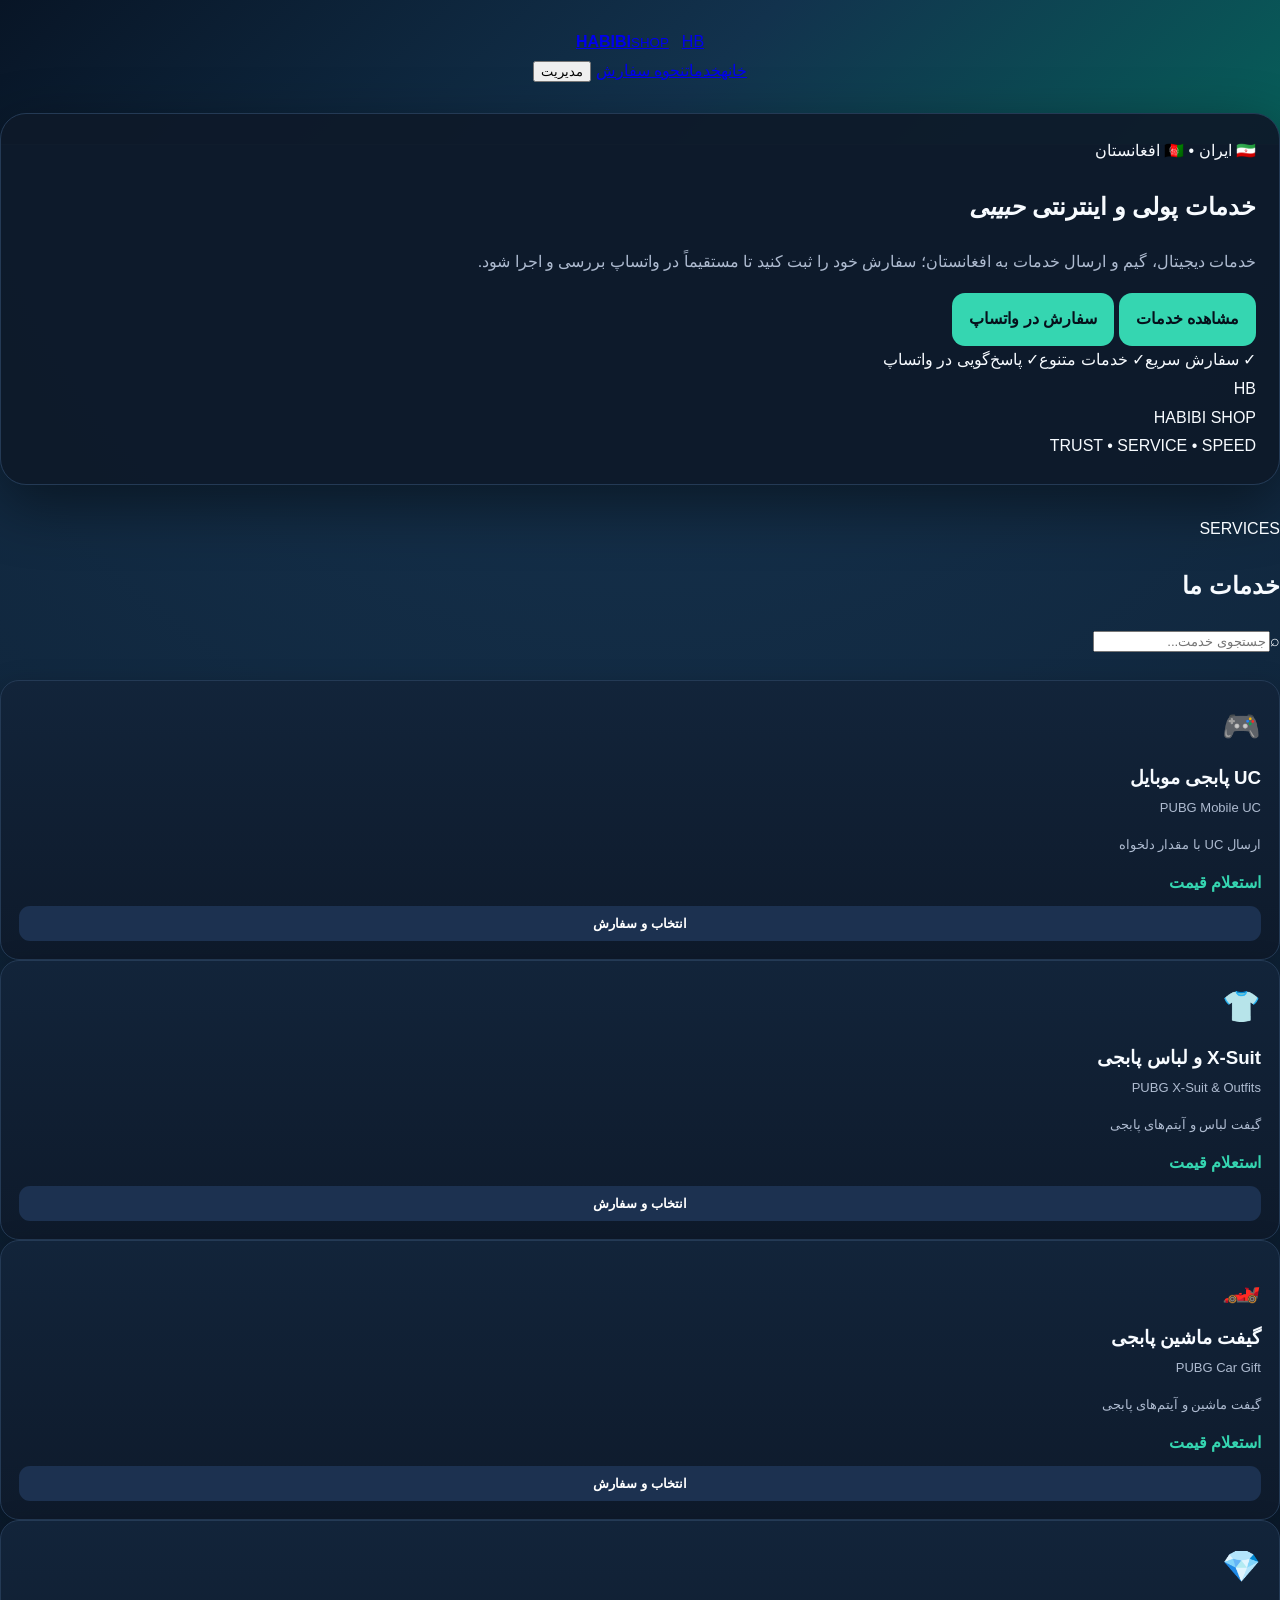
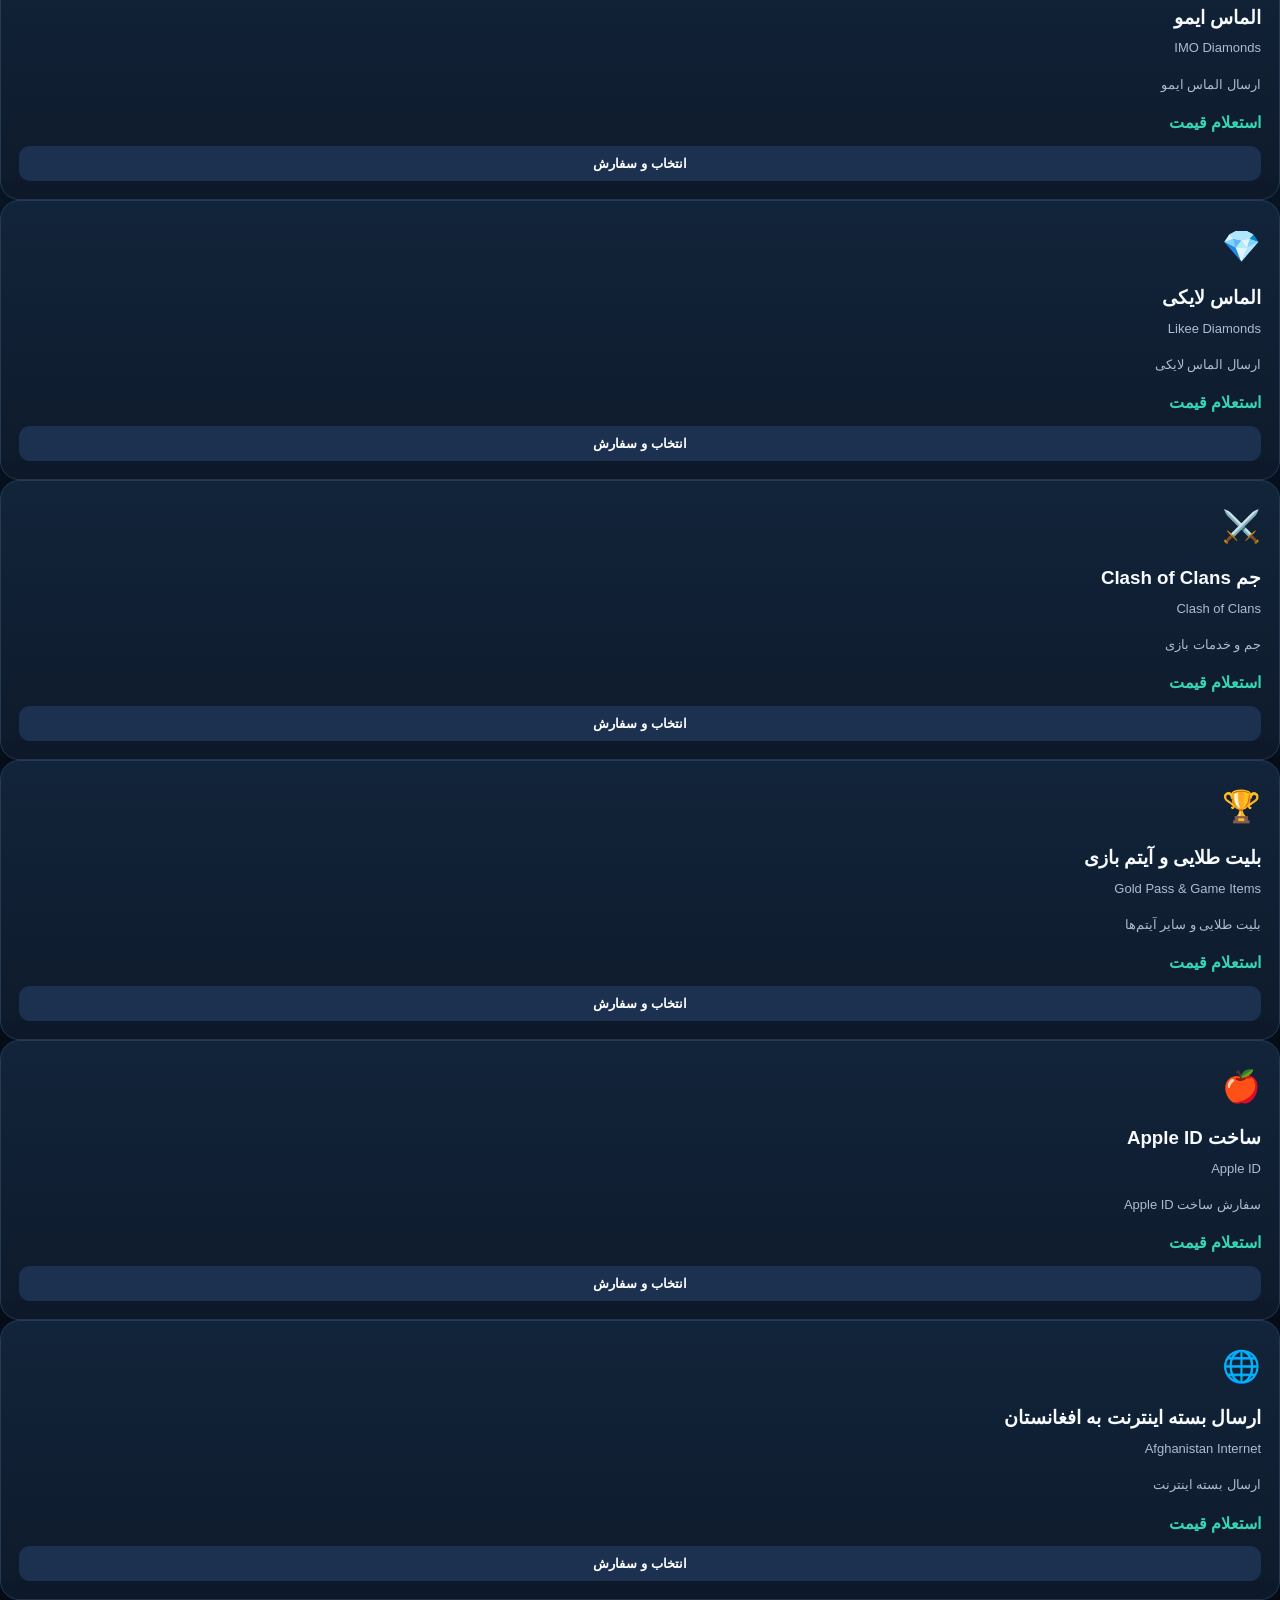
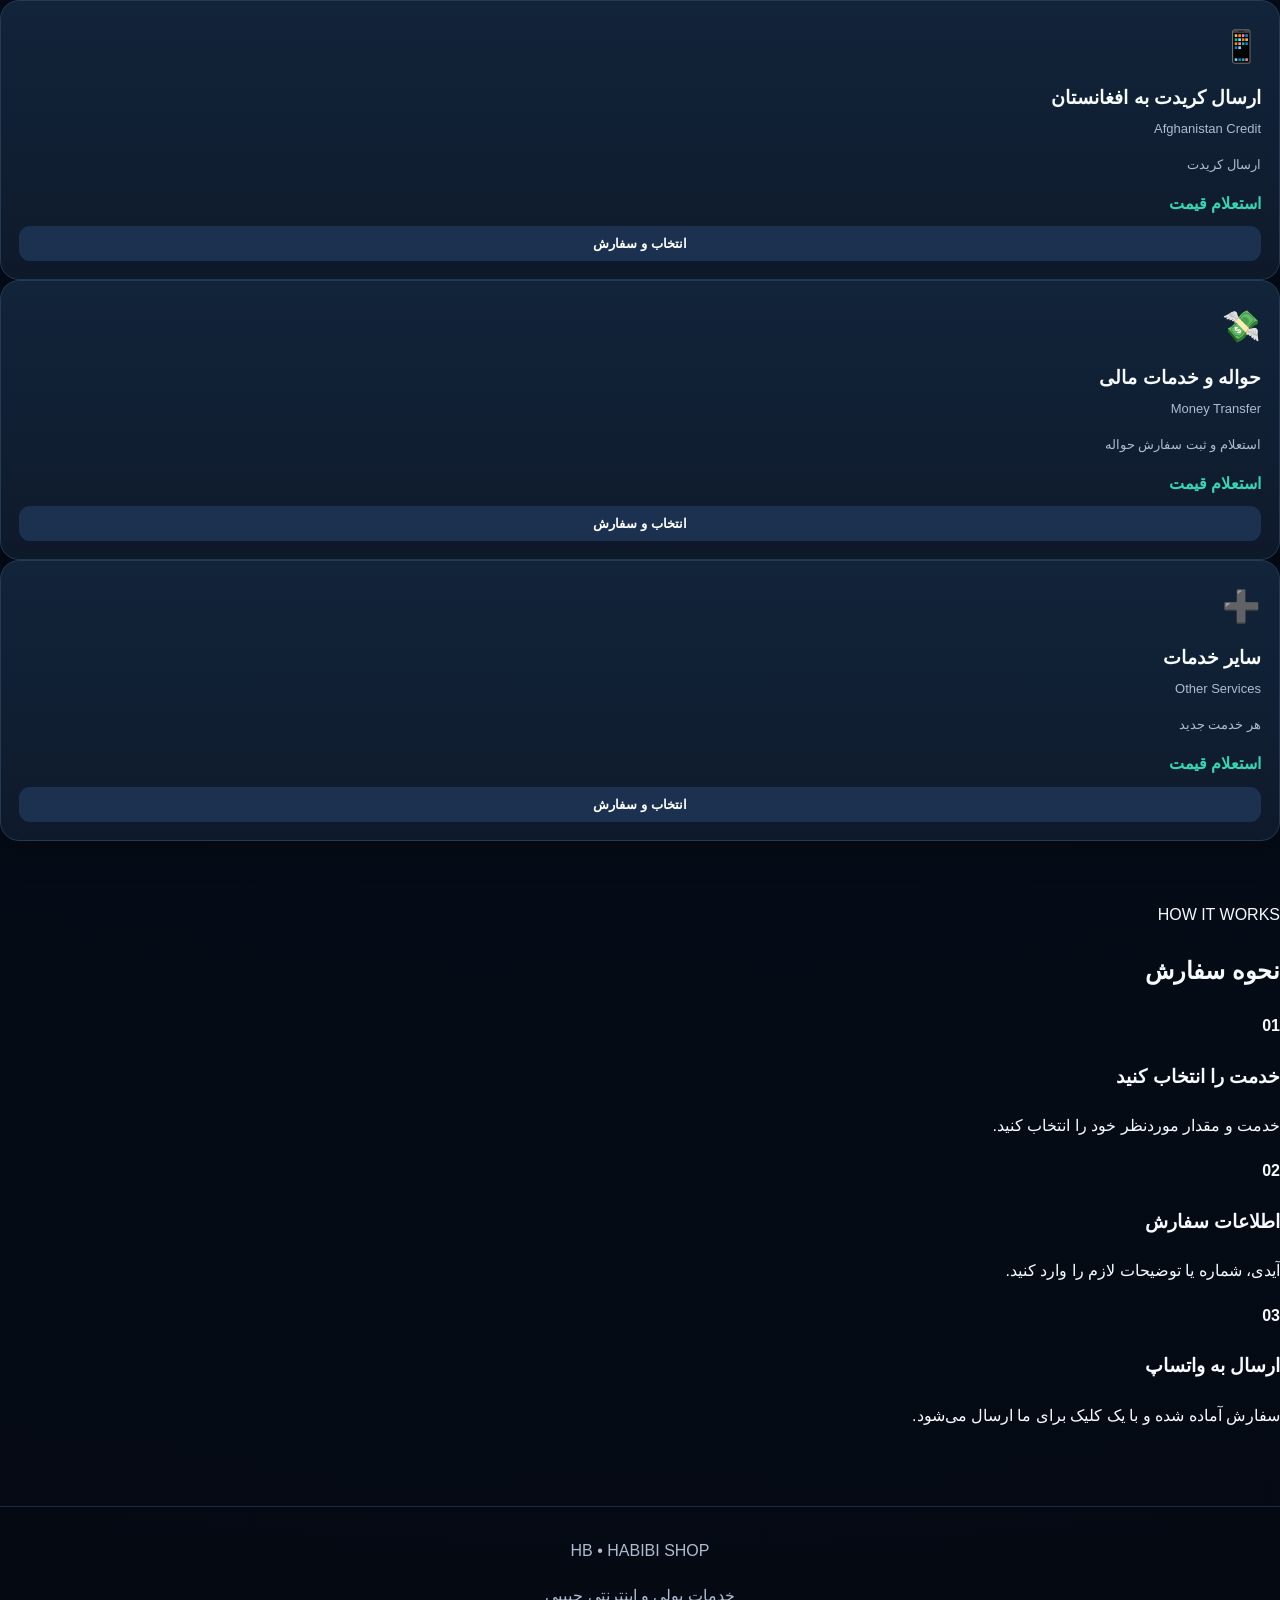
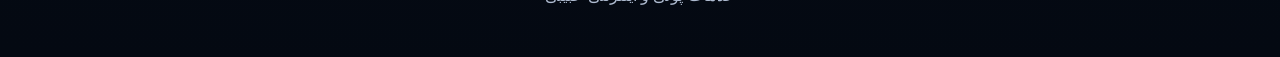
==== commit 982c2e1b: "Add files via upload" ====
--- a/index.html
+++ b/index.html
@@ -1,608 +1,104 @@
-<!DOCTYPE html>
+<!doctype html>
 <html lang="fa" dir="rtl">
 <head>
-<meta charset="UTF-8">
-<meta name="viewport" content="width=device-width, initial-scale=1.0">
+  <meta charset="utf-8">
+  <meta name="viewport" content="width=device-width,initial-scale=1">
+  <meta name="theme-color" content="#0b1020">
+  <meta name="description" content="Habibi Shop - خدمات پولی و اینترنتی حبیبی">
+  <title>Habibi Shop | حبیبی شاپ</title>
+  <link rel="stylesheet" href="style.css">
+</head>
+<body>
+  <div class="glow glow-a"></div><div class="glow glow-b"></div>
+  <header class="topbar">
+    <a class="brand" href="#home">
+      <span class="brand-mark">HB</span>
+      <span><b>HABIBI</b><small>SHOP</small></span>
+    </a>
+    <nav>
+      <a href="#home">خانه</a><a href="#services">خدمات</a><a href="#how">نحوه سفارش</a>
+      <button id="adminBtn" class="ghost">مدیریت</button>
+    </nav>
+  </header>
 
-<meta name="description" content="خدمات پولی و اینترنتی برادران حبیبی">
+  <main>
+    <section id="home" class="hero">
+      <div class="hero-copy">
+        <span class="pill">🇮🇷 ایران • 🇦🇫 افغانستان</span>
+        <h1>خدمات پولی و اینترنتی <em>حبیبی</em></h1>
+        <p>خدمات دیجیتال، گیم و ارسال خدمات به افغانستان؛ سفارش خود را ثبت کنید تا مستقیماً در واتساپ بررسی و اجرا شود.</p>
+        <div class="hero-actions">
+          <a class="btn primary" href="#services">مشاهده خدمات</a>
+          <a class="btn secondary" id="heroWhatsApp" href="#" target="_blank">سفارش در واتساپ</a>
+        </div>
+        <div class="trust"><span>✓ سفارش سریع</span><span>✓ خدمات متنوع</span><span>✓ پاسخ‌گویی در واتساپ</span></div>
+      </div>
+      <div class="hero-card">
+        <div class="orbit"></div>
+        <div class="hb-big">HB</div>
+        <div class="hero-card-title">HABIBI SHOP</div>
+        <div class="hero-card-sub">TRUST • SERVICE • SPEED</div>
+      </div>
+    </section>
 
-<title>خدمات پولی و اینترنتی برادران حبیبی</title>
+    <section id="services" class="section">
+      <div class="section-head">
+        <div><span class="eyebrow">SERVICES</span><h2>خدمات ما</h2></div>
+        <div class="search-wrap"><span>⌕</span><input id="search" placeholder="جستجوی خدمت..." autocomplete="off"></div>
+      </div>
+      <div id="categories" class="chips"></div>
+      <div id="serviceGrid" class="service-grid"></div>
+      <div id="empty" class="empty" hidden>خدمتی با این جستجو پیدا نشد.</div>
+    </section>
 
-<style>
-*{
-    box-sizing:border-box;
-    margin:0;
-    padding:0;
-}
+    <section id="how" class="section how">
+      <div class="section-head"><div><span class="eyebrow">HOW IT WORKS</span><h2>نحوه سفارش</h2></div></div>
+      <div class="steps">
+        <div><b>01</b><h3>خدمت را انتخاب کنید</h3><p>خدمت و مقدار موردنظر خود را انتخاب کنید.</p></div>
+        <div><b>02</b><h3>اطلاعات سفارش</h3><p>آیدی، شماره یا توضیحات لازم را وارد کنید.</p></div>
+        <div><b>03</b><h3>ارسال به واتساپ</h3><p>سفارش آماده شده و با یک کلیک برای ما ارسال می‌شود.</p></div>
+      </div>
+    </section>
+  </main>
 
-body{
-    font-family:Tahoma,Arial,sans-serif;
-    background:#f3f6f9;
-    color:#17202a;
-    line-height:1.8;
-}
+  <footer><div class="footer-brand">HB • HABIBI SHOP</div><p>خدمات پولی و اینترنتی حبیبی</p></footer>
 
-.container{
-    width:94%;
-    max-width:900px;
-    margin:auto;
-}
+  <div id="orderModal" class="modal" hidden>
+    <div class="modal-box">
+      <button class="close" data-close>×</button>
+      <span class="eyebrow">NEW ORDER</span>
+      <h2 id="orderTitle">ثبت سفارش</h2>
+      <form id="orderForm">
+        <label>مقدار / بسته<select id="variant" required></select></label>
+        <label>نام شما<input id="customerName" required placeholder="نام"></label>
+        <label>شماره تماس / واتساپ<input id="customerPhone" required inputmode="tel" placeholder="شماره"></label>
+        <label id="targetLabel">آیدی / شماره گیرنده<input id="target" placeholder="اطلاعات گیرنده"></label>
+        <label>توضیحات<textarea id="notes" rows="3" placeholder="اگر توضیح دیگری دارید..."></textarea></label>
+        <button class="btn primary full" type="submit">ارسال سفارش به واتساپ</button>
+      </form>
+    </div>
+  </div>
 
-/* HEADER */
+  <div id="adminModal" class="modal" hidden>
+    <div class="modal-box admin-box">
+      <button class="close" data-close>×</button>
+      <span class="eyebrow">ADMIN PANEL</span>
+      <h2>مدیریت خدمات</h2>
+      <p class="muted">این نسخه اطلاعات را در همین مرورگر ذخیره می‌کند. بعداً می‌توانیم پنل آنلاین و دیتابیس واقعی اضافه کنیم.</p>
+      <form id="serviceForm">
+        <input type="hidden" id="editId">
+        <label>نام خدمت<input id="serviceName" required placeholder="مثلاً UC پابجی"></label>
+        <label>دسته‌بندی<input id="serviceCategory" required placeholder="مثلاً بازی"></label>
+        <label>توضیحات<input id="serviceDesc" placeholder="توضیح کوتاه"></label>
+        <label>مقادیر / بسته‌ها <span class="hint">(هر خط: مقدار | قیمت)</span>
+          <textarea id="serviceVariants" rows="5" required placeholder="60 UC | 180000&#10;325 UC | 850000"></textarea>
+        </label>
+        <div class="admin-actions"><button class="btn primary" type="submit">ذخیره خدمت</button><button class="btn secondary" type="button" id="resetForm">پاک کردن فرم</button></div>
+      </form>
+      <div id="adminList" class="admin-list"></div>
+    </div>
+  </div>
 
-header{
-    background:linear-gradient(135deg,#071d35,#0d5c63,#12a889);
-    color:white;
-    padding:35px 15px;
-    text-align:center;
-    border-radius:0 0 30px 30px;
-    box-shadow:0 8px 25px rgba(0,0,0,.15);
-}
-
-.logo{
-    width:82px;
-    height:82px;
-    border-radius:50%;
-    margin:auto;
-    background:white;
-    color:#0d5c63;
-    display:flex;
-    align-items:center;
-    justify-content:center;
-    font-size:30px;
-    font-weight:bold;
-    box-shadow:0 5px 20px rgba(0,0,0,.25);
-}
-
-header h1{
-    margin-top:15px;
-    font-size:25px;
-}
-
-header p{
-    margin-top:5px;
-    opacity:.9;
-}
-
-/* CONTACT */
-
-.contact-box{
-    margin-top:-18px;
-    position:relative;
-}
-
-.contact{
-    background:white;
-    border-radius:20px;
-    padding:18px;
-    box-shadow:0 7px 25px rgba(0,0,0,.10);
-    display:grid;
-    grid-template-columns:1fr 1fr;
-    gap:12px;
-}
-
-.contact a{
-    text-decoration:none;
-    text-align:center;
-    padding:13px;
-    border-radius:12px;
-    color:white;
-    font-weight:bold;
-}
-
-.call{
-    background:#16a085;
-}
-
-.whatsapp{
-    background:#25d366;
-}
-
-/* TITLE */
-
-.section-title{
-    margin:30px 0 15px;
-    font-size:21px;
-    font-weight:bold;
-    color:#0d5c63;
-}
-
-/* SERVICES */
-
-.services{
-    display:grid;
-    grid-template-columns:1fr 1fr;
-    gap:13px;
-}
-
-.service{
-    background:white;
-    padding:20px 12px;
-    text-align:center;
-    border-radius:18px;
-    box-shadow:0 5px 18px rgba(0,0,0,.07);
-    border:1px solid #e7ecef;
-}
-
-.service .icon{
-    font-size:32px;
-}
-
-.service h3{
-    font-size:16px;
-    margin-top:7px;
-}
-
-.service p{
-    font-size:13px;
-    color:#68727d;
-}
-
-/* BANK */
-
-.bank-card{
-    background:white;
-    margin-bottom:15px;
-    padding:20px;
-    border-radius:20px;
-    box-shadow:0 5px 20px rgba(0,0,0,.08);
-    border-right:5px solid #12a889;
-}
-
-.bank-title{
-    font-size:18px;
-    font-weight:bold;
-    color:#0d5c63;
-    margin-bottom:12px;
-}
-
-.info{
-    background:#f5f8fa;
-    border-radius:12px;
-    padding:10px;
-    margin:8px 0;
-    font-size:14px;
-    word-break:break-all;
-}
-
-.info strong{
-    display:block;
-    color:#555;
-    margin-bottom:3px;
-}
-
-/* COPY BUTTON */
-
-.copy-btn{
-    width:100%;
-    border:0;
-    background:#0d5c63;
-    color:white;
-    padding:10px;
-    border-radius:10px;
-    margin-top:5px;
-    cursor:pointer;
-    font-size:14px;
-}
-
-/* RECEIPT */
-
-.receipt{
-    background:white;
-    border-radius:22px;
-    padding:22px;
-    box-shadow:0 5px 20px rgba(0,0,0,.08);
-}
-
-.upload{
-    border:2px dashed #12a889;
-    border-radius:16px;
-    padding:30px 15px;
-    text-align:center;
-    cursor:pointer;
-    background:#f7fffc;
-}
-
-.upload input{
-    display:none;
-}
-
-.upload-icon{
-    font-size:42px;
-}
-
-#preview{
-    max-width:100%;
-    margin-top:18px;
-    border-radius:15px;
-    display:none;
-}
-
-.file-name{
-    margin-top:10px;
-    color:#555;
-    font-size:14px;
-}
-
-.send-btn{
-    width:100%;
-    border:0;
-    margin-top:15px;
-    padding:14px;
-    border-radius:13px;
-    background:linear-gradient(135deg,#0d5c63,#12a889);
-    color:white;
-    font-size:17px;
-    font-weight:bold;
-    cursor:pointer;
-}
-
-/* NOTICE */
-
-.notice{
-    background:#fff8e6;
-    border-right:5px solid #f2b01e;
-    padding:15px;
-    border-radius:13px;
-    margin-top:15px;
-    font-size:13px;
-}
-
-/* FOOTER */
-
-footer{
-    margin-top:35px;
-    background:#071d35;
-    color:white;
-    text-align:center;
-    padding:25px 15px;
-}
-
-footer strong{
-    color:#34d3b0;
-}
-
-@media(max-width:600px){
-
-    header h1{
-        font-size:21px;
-    }
-
-    .services{
-        grid-template-columns:1fr 1fr;
-    }
-
-    .contact{
-        grid-template-columns:1fr 1fr;
-    }
-}
-</style>
-</head>
-
-<body>
-
-<header>
-
-    <div class="logo">HB</div>
-
-    <h1>خدمات پولی و اینترنتی برادران حبیبی</h1>
-
-    <p>Habibi Brothers Services</p>
-
-    <p>مطمئن، سریع و قابل اعتماد</p>
-
-</header>
-
-
-<div class="container">
-
-    <!-- CONTACT -->
-
-    <div class="contact-box">
-
-        <div class="contact">
-
-            <a class="call" href="tel:09338486503">
-                📞 تماس با ما
-            </a>
-
-            <a class="whatsapp"
-               href="https://wa.me/989338486503"
-               target="_blank">
-                💬 واتساپ
-            </a>
-
-        </div>
-
-    </div>
-
-
-    <!-- SERVICES -->
-
-    <h2 class="section-title">
-        🛍️ خدمات ما
-    </h2>
-
-    <div class="services">
-
-        <div class="service">
-            <div class="icon">💸</div>
-            <h3>ارسال حواله</h3>
-            <p>به تمام ولایت و ولسوالی‌های افغانستان</p>
-        </div>
-
-        <div class="service">
-            <div class="icon">🎮</div>
-            <h3>PUBG UC</h3>
-            <p>ارسال UC پابجی موبایل</p>
-        </div>
-
-        <div class="service">
-            <div class="icon">💎</div>
-            <h3>الماس IMO</h3>
-            <p>ارسال الماس ایمو</p>
-        </div>
-
-        <div class="service">
-            <div class="icon">📱</div>
-            <h3>کریدت افغانستان</h3>
-            <p>ارسال کریدت به افغانستان</p>
-        </div>
-
-        <div class="service">
-            <div class="icon">🌐</div>
-            <h3>بسته اینترنت</h3>
-            <p>ارسال بسته‌های اینترنتی</p>
-        </div>
-
-        <div class="service">
-            <div class="icon">🎁</div>
-            <h3>گیفت پابجی</h3>
-            <p>ماشین و X-Suit</p>
-        </div>
-
-    </div>
-
-
-    <!-- BANK -->
-
-    <h2 class="section-title">
-        💳 شماره حساب برای واریز
-    </h2>
-
-
-    <div class="bank-card">
-
-        <div class="bank-title">
-            🏦 کارت اول
-        </div>
-
-        <div class="info">
-            <strong>شماره کارت</strong>
-            5892101637483682
-        </div>
-
-        <div class="info">
-            <strong>نام صاحب حساب</strong>
-            علی رضا خانی علی کردی
-        </div>
-
-        <div class="info">
-            <strong>شماره شبا</strong>
-            830150000001630301009306
-        </div>
-
-        <button class="copy-btn"
-                onclick="copyText('5892101637483682')">
-            📋 کپی شماره کارت
-        </button>
-
-    </div>
-
-
-    <div class="bank-card">
-
-        <div class="bank-title">
-            🏦 کارت دوم
-        </div>
-
-        <div class="info">
-            <strong>شماره کارت</strong>
-            6219861822217419
-        </div>
-
-        <div class="info">
-            <strong>شماره شبا</strong>
-            IR390560611828006270
-        </div>
-
-        <div class="info">
-            <strong>کد بانک</strong>
-            955501
-        </div>
-
-        <div class="info">
-            <strong>نام صاحب حساب</strong>
-            خلیلی باصری
-        </div>
-
-        <button class="copy-btn"
-                onclick="copyText('6219861822217419')">
-            📋 کپی شماره کارت
-        </button>
-
-    </div>
-
-
-    <!-- RECEIPT -->
-
-    <h2 class="section-title">
-        📤 ارسال فیش واریزی
-    </h2>
-
-    <div class="receipt">
-
-        <p>
-            بعد از واریز پول، تصویر فیش خود را انتخاب کنید.
-        </p>
-
-        <label class="upload">
-
-            <div class="upload-icon">📷</div>
-
-            <strong>
-                برای انتخاب فیش کلیک کنید
-            </strong>
-
-            <div>
-                تصویر فیش بانکی را انتخاب کنید
-            </div>
-
-            <input
-                type="file"
-                id="receiptInput"
-                accept="image/*"
-                onchange="showReceipt(event)"
-            >
-
-        </label>
-
-        <div class="file-name"
-             id="fileName">
-        </div>
-
-        <img id="preview" alt="پیش‌نمایش فیش">
-
-        <button class="send-btn"
-                onclick="sendReceipt()">
-            📤 ارسال فیش
-        </button>
-
-        <div class="notice">
-            ⚠️ بعد از انتخاب فیش، ابتدا تصویر آن را بررسی کنید.
-            برای ارسال واقعی فیش به مدیریت، در مرحله بعد سیستم ارسال
-            آنلاین را به سایت وصل می‌کنیم.
-        </div>
-
-    </div>
-
-
-    <!-- CONTACT INFO -->
-
-    <h2 class="section-title">
-        📞 راه‌های ارتباطی
-    </h2>
-
-    <div class="contact">
-
-        <a class="call" href="tel:09338486503">
-            09338486503
-        </a>
-
-        <a class="call" href="tel:09911976038">
-            09911976038
-        </a>
-
-    </div>
-
-</div>
-
-
-<footer>
-
-    <p>
-        <strong>Habibi</strong>
-    </p>
-
-    <p>
-        خدمات پولی و اینترنتی برادران حبیبی
-    </p>
-
-    <p>
-        © 2026 تمامی حقوق محفوظ است
-    </p>
-
-</footer>
-
-
-<script>
-
-/* COPY */
-
-function copyText(text){
-
-    navigator.clipboard.writeText(text)
-    .then(function(){
-
-        alert("شماره کارت کپی شد ✅");
-
-    })
-    .catch(function(){
-
-        alert("کپی انجام نشد؛ شماره را دستی کپی کنید.");
-
-    });
-
-}
-
-
-/* RECEIPT PREVIEW */
-
-function showReceipt(event){
-
-    const file = event.target.files[0];
-
-    if(!file){
-        return;
-    }
-
-    const preview =
-        document.getElementById("preview");
-
-    const fileName =
-        document.getElementById("fileName");
-
-    fileName.innerText =
-        "فایل انتخاب شده: " + file.name;
-
-    const reader =
-        new FileReader();
-
-    reader.onload = function(e){
-
-        preview.src = e.target.result;
-
-        preview.style.display = "block";
-
-    };
-
-    reader.readAsDataURL(file);
-
-}
-
-
-/* SEND RECEIPT */
-
-function sendReceipt(){
-
-    const input =
-        document.getElementById("receiptInput");
-
-    if(!input.files.length){
-
-        alert("لطفاً ابتدا تصویر فیش را انتخاب کنید.");
-
-        return;
-    }
-
-    alert(
-        "فیش انتخاب شد ✅\n\n" +
-        "در مرحله بعد سیستم ارسال فیش را به واتساپ/سرور وصل می‌کنیم."
-    );
-
-}
-
-</script>
-
+  <script src="app.js"></script>
 </body>
 </html>
--- a/style.css
+++ b/style.css
@@ -0,0 +1 @@
+:root{--bg:#07111f;--panel:#0d1a2b;--text:#f7fbff;--muted:#aebbd0;--brand:#35d6b1;--blue:#4c8dff;--line:#243a55}*{box-sizing:border-box}body{margin:0;font-family:Tahoma,Arial,sans-serif;background:radial-gradient(circle at top,#173653,#07111f 48%,#040912);color:var(--text);line-height:1.8}.wrap{width:min(1100px,94%);margin:auto}header{padding:28px 0 58px;text-align:center;background:linear-gradient(135deg,#081526,#12324d 55%,#075e59);border-bottom:1px solid #29445e}.brand{display:inline-flex;align-items:center;gap:13px}.logo{width:74px;height:74px;border-radius:23px;display:grid;place-items:center;background:linear-gradient(135deg,var(--brand),var(--blue));color:#06101b;font-size:28px;font-weight:900;box-shadow:0 15px 40px #0007}.brand h1{font-size:28px;margin:0}.brand p{margin:0;color:#dce7f7}.hero{margin:-32px auto 0;background:#0d1929ee;border:1px solid var(--line);border-radius:26px;padding:23px;box-shadow:0 20px 60px #0007}.hero h2{margin:0 0 8px}.hero p{color:var(--muted)}.actions{display:flex;gap:10px;flex-wrap:wrap;margin-top:16px}.btn{border:0;border-radius:13px;padding:12px 17px;font-weight:800;text-decoration:none;cursor:pointer;color:#06101b;background:var(--brand);display:inline-block}.btn.alt{background:#1b2d45;color:var(--text);border:1px solid var(--line)}.btn.blue{background:var(--blue);color:#fff}.section{padding:30px 0}.search{width:100%;padding:15px;border-radius:15px;border:1px solid var(--line);background:#0d1929;color:#fff;font-size:16px}.chips{display:flex;gap:8px;overflow:auto;padding:12px 0}.chip{white-space:nowrap;border:1px solid var(--line);background:#0e1b2d;color:#dbe7f7;border-radius:999px;padding:7px 12px}.chip.active{background:#153f42;border-color:#2a9f8b}.grid{display:grid;grid-template-columns:repeat(3,1fr);gap:13px}.service{background:linear-gradient(180deg,#12243a,#0e1a2b);border:1px solid var(--line);border-radius:19px;padding:18px;box-shadow:0 10px 30px #0004}.service .ico{font-size:31px}.service h3{margin:6px 0 2px}.en,.small,.service p{color:var(--muted);font-size:13px}.price{font-weight:900;color:var(--brand);margin:8px 0}.service button{width:100%;padding:10px;border:0;border-radius:11px;background:#1c3150;color:#fff;font-weight:800}.order{background:#0d1929;border:1px solid var(--line);border-radius:24px;padding:20px}.row,.admin-grid{display:grid;grid-template-columns:1fr 1fr;gap:12px}.field{margin-bottom:12px}.field label{display:block;font-size:13px;color:#b9c7da}.field input,.field select,.field textarea{width:100%;padding:12px;border:1px solid var(--line);border-radius:11px;background:#0a1524;color:#fff;font:inherit}.field textarea{min-height:95px}.notice{padding:13px;border-radius:13px;background:#2a2113;border:1px solid #70552c;color:#f7dca9}.admin{display:none;background:#091525;border:1px solid #2b4765;border-radius:24px;padding:20px;margin-top:12px}.admin.show{display:block}.admin-item{border:1px solid var(--line);border-radius:14px;padding:12px}.admin-item input{width:100%;margin-top:7px;padding:9px;background:#07111f;border:1px solid var(--line);border-radius:9px;color:#fff}.empty{display:none;padding:25px;text-align:center;color:var(--muted);border:1px dashed var(--line);border-radius:15px}footer{margin-top:30px;padding:30px 0;text-align:center;color:var(--muted);border-top:1px solid #1b2b41}footer strong{color:var(--brand)}@media(max-width:760px){.grid{grid-template-columns:1fr 1fr}.row,.admin-grid{grid-template-columns:1fr}.brand h1{font-size:21px}}@media(max-width:430px){.grid{grid-template-columns:1fr}.logo{width:62px;height:62px}}
